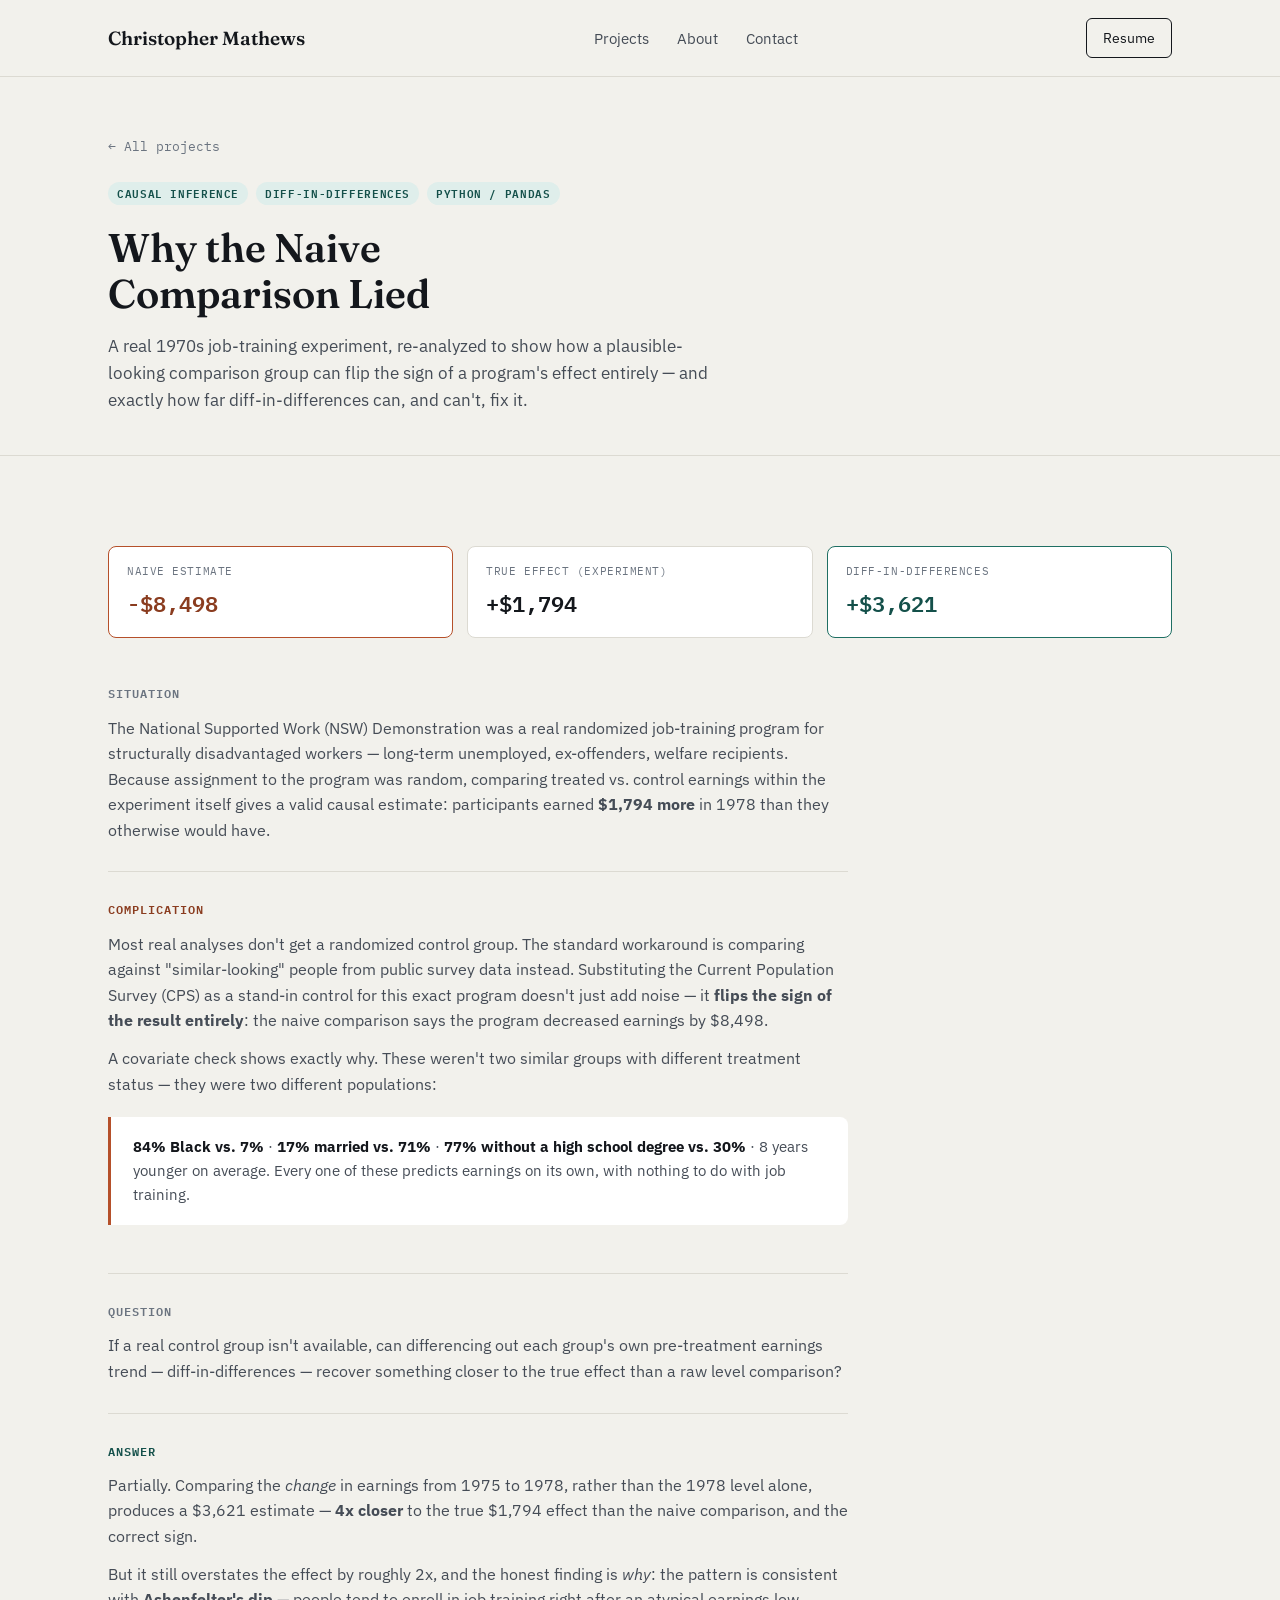
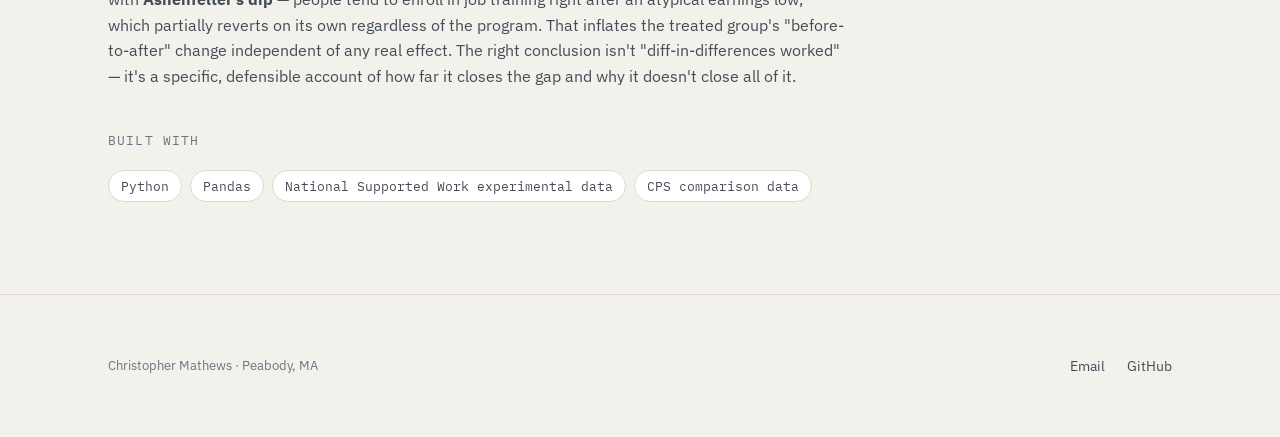
==== projects/causal-lalonde.html @ 732ac1d6 "Initial portfolio site: homepage plus three case studies Case studies cover causal inference (Lalond" ====
<!DOCTYPE html>
<html lang="en">
<head>
  <meta charset="UTF-8" />
  <meta name="viewport" content="width=device-width, initial-scale=1.0" />
  <title>Why the Naive Comparison Lied — Christopher Mathews</title>
  <link rel="preconnect" href="https://fonts.googleapis.com" />
  <link rel="preconnect" href="https://fonts.gstatic.com" crossorigin />
  <link href="https://fonts.googleapis.com/css2?family=Fraunces:opsz,wght@9..144,500;9..144,600;9..144,700&family=IBM+Plex+Sans:wght@400;500;600&family=IBM+Plex+Mono:wght@400;500;600&display=swap" rel="stylesheet" />
  <link rel="stylesheet" href="../css/styles.css" />
</head>
<body>

  <header class="site-nav">
    <div class="nav-inner">
      <a href="../index.html" class="nav-logo">Christopher Mathews</a>
      <nav class="nav-links">
        <a href="../index.html#projects">Projects</a>
        <a href="../index.html#about">About</a>
        <a href="../index.html#contact">Contact</a>
      </nav>
      <a href="../assets/resume.pdf" class="nav-resume">Resume</a>
    </div>
  </header>

  <section class="project-hero">
    <div class="container">
      <a href="../index.html#projects" class="back-link">← All projects</a>
      <div class="project-meta">
        <span class="tag tag-teal">Causal Inference</span>
        <span class="tag tag-teal">Diff-in-Differences</span>
        <span class="tag tag-teal">Python / Pandas</span>
      </div>
      <h1>Why the Naive Comparison Lied</h1>
      <p class="lede">A real 1970s job-training experiment, re-analyzed to show how a plausible-looking comparison group can flip the sign of a program's effect entirely — and exactly how far diff-in-differences can, and can't, fix it.</p>
    </div>
  </section>

  <section>
    <div class="container">
      <div class="stat-row">
        <div class="stat-box warn"><div class="label">Naive Estimate</div><div class="value">-$8,498</div></div>
        <div class="stat-box"><div class="label">True Effect (Experiment)</div><div class="value">+$1,794</div></div>
        <div class="stat-box highlight"><div class="label">Diff-in-Differences</div><div class="value">+$3,621</div></div>
      </div>

      <div class="scqa">
        <div class="scqa-block situation">
          <p class="scqa-label">Situation</p>
          <p>The National Supported Work (NSW) Demonstration was a real randomized job-training program for structurally disadvantaged workers — long-term unemployed, ex-offenders, welfare recipients. Because assignment to the program was random, comparing treated vs. control earnings within the experiment itself gives a valid causal estimate: participants earned <b>$1,794 more</b> in 1978 than they otherwise would have.</p>
        </div>

        <div class="scqa-block complication">
          <p class="scqa-label">Complication</p>
          <p>Most real analyses don't get a randomized control group. The standard workaround is comparing against "similar-looking" people from public survey data instead. Substituting the Current Population Survey (CPS) as a stand-in control for this exact program doesn't just add noise — it <b>flips the sign of the result entirely</b>: the naive comparison says the program decreased earnings by $8,498.</p>
          <p>A covariate check shows exactly why. These weren't two similar groups with different treatment status — they were two different populations:</p>
          <div class="callout">
            <b>84% Black vs. 7%</b> · <b>17% married vs. 71%</b> · <b>77% without a high school degree vs. 30%</b> · 8 years younger on average. Every one of these predicts earnings on its own, with nothing to do with job training.
          </div>
        </div>

        <div class="scqa-block question">
          <p class="scqa-label">Question</p>
          <p>If a real control group isn't available, can differencing out each group's own pre-treatment earnings trend — diff-in-differences — recover something closer to the true effect than a raw level comparison?</p>
        </div>

        <div class="scqa-block answer">
          <p class="scqa-label">Answer</p>
          <p>Partially. Comparing the <i>change</i> in earnings from 1975 to 1978, rather than the 1978 level alone, produces a $3,621 estimate — <b>4x closer</b> to the true $1,794 effect than the naive comparison, and the correct sign.</p>
          <p>But it still overstates the effect by roughly 2x, and the honest finding is <i>why</i>: the pattern is consistent with <b>Ashenfelter's dip</b> — people tend to enroll in job training right after an atypical earnings low, which partially reverts on its own regardless of the program. That inflates the treated group's "before-to-after" change independent of any real effect. The right conclusion isn't "diff-in-differences worked" — it's a specific, defensible account of how far it closes the gap and why it doesn't close all of it.</p>
        </div>
      </div>

      <p class="eyebrow" style="margin-top:12px;">Built with</p>
      <div class="tech-list">
        <span class="skill-chip">Python</span>
        <span class="skill-chip">Pandas</span>
        <span class="skill-chip">National Supported Work experimental data</span>
        <span class="skill-chip">CPS comparison data</span>
      </div>
    </div>
  </section>

  <footer class="site-footer">
    <div class="container footer-inner">
      <p class="footer-note">Christopher Mathews · Peabody, MA</p>
      <nav class="footer-links">
        <a href="mailto:cmathews928@gmail.com">Email</a>
        <a href="https://github.com/cmat928" target="_blank" rel="noopener">GitHub</a>
      </nav>
    </div>
  </footer>

</body>
</html>
---- css/styles.css ----
/* ============================================================
   Design tokens
   ============================================================ */
:root {
  --ink: #14171c;
  --ink-soft: #454c56;
  --ink-faint: #6b7480;
  --paper: #f2f1ec;
  --paper-raised: #ffffff;
  --rule: #dcdad2;
  --rule-strong: #c3c0b6;
  --rust: #b5502a;
  --rust-ink: #8a3c1f;
  --rust-tint: #f3e2d8;
  --teal: #1f6f63;
  --teal-ink: #14504a;
  --teal-tint: #dfeeeb;

  --font-display: 'Fraunces', Georgia, serif;
  --font-body: 'IBM Plex Sans', -apple-system, BlinkMacSystemFont, 'Segoe UI', sans-serif;
  --font-mono: 'IBM Plex Mono', 'SF Mono', Menlo, monospace;

  --shadow: 0 1px 2px rgba(20,23,28,0.04), 0 8px 28px rgba(20,23,28,0.06);
  --max: 1120px;
}

@media (prefers-color-scheme: dark) {
  :root {
    --ink: #eceae4;
    --ink-soft: #b7b3a9;
    --ink-faint: #8a8678;
    --paper: #1b1d21;
    --paper-raised: #24262b;
    --rule: #35373c;
    --rule-strong: #46484d;
    --rust: #d97a4d;
    --rust-ink: #eda27c;
    --rust-tint: rgba(217,122,77,0.14);
    --teal: #4fbfae;
    --teal-ink: #8eddd1;
    --teal-tint: rgba(79,191,174,0.14);
    --shadow: 0 1px 2px rgba(0,0,0,0.3), 0 8px 28px rgba(0,0,0,0.35);
  }
}

* { box-sizing: border-box; }
html { scroll-behavior: smooth; }
body {
  margin: 0;
  background: var(--paper);
  color: var(--ink);
  font-family: var(--font-body);
  font-size: 16px;
  line-height: 1.6;
}
a { color: inherit; }
img { max-width: 100%; display: block; }
.container { max-width: var(--max); margin: 0 auto; padding: 0 28px; }

h1, h2, h3 { font-family: var(--font-display); font-weight: 600; line-height: 1.15; text-wrap: balance; margin: 0; }
.eyebrow {
  font-family: var(--font-mono);
  font-size: 12.5px;
  letter-spacing: 0.09em;
  text-transform: uppercase;
  color: var(--ink-faint);
  margin: 0 0 12px;
}

/* ============================================================
   Nav
   ============================================================ */
.site-nav {
  border-bottom: 1px solid var(--rule);
  position: sticky;
  top: 0;
  background: var(--paper);
  z-index: 100;
}
.nav-inner {
  max-width: var(--max);
  margin: 0 auto;
  padding: 18px 28px;
  display: flex;
  align-items: center;
  justify-content: space-between;
}
.nav-logo {
  font-family: var(--font-display);
  font-size: 19px;
  font-weight: 600;
  text-decoration: none;
  color: var(--ink);
}
.nav-links { display: flex; gap: 28px; }
.nav-links a {
  text-decoration: none;
  font-size: 14.5px;
  color: var(--ink-soft);
}
.nav-links a:hover { color: var(--ink); }
.nav-resume {
  border: 1px solid var(--ink);
  padding: 8px 16px;
  border-radius: 6px;
  font-size: 14px;
  text-decoration: none;
  color: var(--ink);
}
.nav-resume:hover { background: var(--ink); color: var(--paper); }

/* ============================================================
   Hero
   ============================================================ */
.hero {
  padding: 88px 0 64px;
  border-bottom: 1px solid var(--rule);
}
.hero .eyebrow { color: var(--rust-ink); }
.hero h1 {
  font-size: clamp(34px, 5vw, 52px);
  max-width: 16ch;
  margin-bottom: 22px;
}
.hero-sub {
  font-size: 18px;
  color: var(--ink-soft);
  max-width: 58ch;
  margin: 0 0 32px;
}
.hero-ctas { display: flex; gap: 14px; flex-wrap: wrap; }
.btn {
  display: inline-flex;
  align-items: center;
  gap: 8px;
  padding: 12px 22px;
  border-radius: 7px;
  font-size: 14.5px;
  font-weight: 600;
  text-decoration: none;
  border: 1px solid transparent;
}
.btn-primary { background: var(--ink); color: var(--paper); }
.btn-primary:hover { opacity: 0.88; }
.btn-outline { border-color: var(--rule-strong); color: var(--ink); }
.btn-outline:hover { border-color: var(--ink); }

/* ============================================================
   Section scaffolding
   ============================================================ */
section { padding: 72px 0; }
.section-header { margin-bottom: 40px; max-width: 62ch; }
.section-header h2 { font-size: 28px; margin-bottom: 12px; }
.section-header p { color: var(--ink-soft); font-size: 16px; margin: 0; }

/* ============================================================
   Project cards (home grid)
   ============================================================ */
.projects-grid {
  display: grid;
  grid-template-columns: repeat(auto-fit, minmax(300px, 1fr));
  gap: 20px;
}
.pcard {
  background: var(--paper-raised);
  border: 1px solid var(--rule);
  border-radius: 12px;
  padding: 28px;
  box-shadow: var(--shadow);
  display: flex;
  flex-direction: column;
  gap: 14px;
  text-decoration: none;
  color: var(--ink);
  transition: transform .15s, box-shadow .15s;
}
.pcard:hover { transform: translateY(-3px); box-shadow: 0 4px 8px rgba(20,23,28,0.06), 0 16px 32px rgba(20,23,28,0.09); }
.pcard-tags { display: flex; gap: 6px; flex-wrap: wrap; }
.tag {
  font-family: var(--font-mono);
  font-size: 10.5px;
  letter-spacing: 0.06em;
  text-transform: uppercase;
  font-weight: 600;
  padding: 3px 9px;
  border-radius: 100px;
}
.tag-teal { background: var(--teal-tint); color: var(--teal-ink); }
.tag-rust { background: var(--rust-tint); color: var(--rust-ink); }
.pcard h3 { font-size: 21px; }
.pcard .stat {
  font-family: var(--font-mono);
  font-size: 14px;
  color: var(--ink-soft);
  border-top: 1px solid var(--rule);
  padding-top: 12px;
  margin-top: auto;
}
.pcard .stat b { color: var(--ink); font-weight: 600; }
.pcard-arrow { font-family: var(--font-mono); font-size: 13px; color: var(--rust-ink); }

/* ============================================================
   Roadmap strip (in-progress projects)
   ============================================================ */
.roadmap {
  border: 1px dashed var(--rule-strong);
  border-radius: 12px;
  padding: 22px 26px;
  display: flex;
  align-items: center;
  justify-content: space-between;
  gap: 20px;
  flex-wrap: wrap;
  margin-top: 20px;
}
.roadmap p { margin: 0; color: var(--ink-soft); font-size: 14.5px; }
.roadmap b { color: var(--ink); }

/* ============================================================
   About
   ============================================================ */
.about-grid {
  display: grid;
  grid-template-columns: 1.1fr 1fr;
  gap: 48px;
  align-items: start;
}
@media (max-width: 760px) { .about-grid { grid-template-columns: 1fr; } }
.about-grid p { color: var(--ink-soft); margin: 0 0 16px; }
.skills-list { display: flex; flex-wrap: wrap; gap: 8px; margin-top: 8px; }
.skill-chip {
  font-family: var(--font-mono);
  font-size: 12.5px;
  background: var(--paper-raised);
  border: 1px solid var(--rule);
  padding: 5px 12px;
  border-radius: 100px;
  color: var(--ink-soft);
}

/* ============================================================
   Footer / contact
   ============================================================ */
.site-footer {
  border-top: 1px solid var(--rule);
  padding: 48px 0;
}
.footer-inner {
  display: flex;
  justify-content: space-between;
  align-items: center;
  flex-wrap: wrap;
  gap: 16px;
}
.footer-links { display: flex; gap: 22px; }
.footer-links a { text-decoration: none; color: var(--ink-soft); font-size: 14px; }
.footer-links a:hover { color: var(--ink); }
.footer-note { font-size: 13px; color: var(--ink-faint); }

/* ============================================================
   Project detail pages
   ============================================================ */
.project-hero { padding: 56px 0 40px; border-bottom: 1px solid var(--rule); }
.back-link {
  font-family: var(--font-mono);
  font-size: 13px;
  text-decoration: none;
  color: var(--ink-faint);
  display: inline-block;
  margin-bottom: 24px;
}
.back-link:hover { color: var(--ink); }
.project-hero h1 { font-size: clamp(28px, 4vw, 40px); max-width: 22ch; margin-bottom: 16px; }
.project-meta { display: flex; gap: 8px; flex-wrap: wrap; margin-bottom: 20px; }
.project-hero .lede { font-size: 17px; color: var(--ink-soft); max-width: 62ch; margin: 0; }

.scqa { display: grid; gap: 0; max-width: 74ch; }
.scqa-block {
  padding: 28px 0;
  border-bottom: 1px solid var(--rule);
}
.scqa-block:last-child { border-bottom: none; }
.scqa-label {
  font-family: var(--font-mono);
  font-size: 12px;
  letter-spacing: 0.08em;
  text-transform: uppercase;
  font-weight: 600;
  margin-bottom: 10px;
}
.scqa-block.situation .scqa-label { color: var(--ink-faint); }
.scqa-block.complication .scqa-label { color: var(--rust-ink); }
.scqa-block.question .scqa-label { color: var(--ink-faint); }
.scqa-block.answer .scqa-label { color: var(--teal-ink); }
.scqa-block p { margin: 0 0 12px; color: var(--ink-soft); }
.scqa-block p:last-child { margin-bottom: 0; }

.stat-row {
  display: grid;
  grid-template-columns: repeat(auto-fit, minmax(160px, 1fr));
  gap: 14px;
  margin: 18px 0;
}
.stat-box {
  background: var(--paper-raised);
  border: 1px solid var(--rule);
  border-radius: 8px;
  padding: 16px 18px;
}
.stat-box .label { font-family: var(--font-mono); font-size: 11px; text-transform: uppercase; letter-spacing: 0.05em; color: var(--ink-faint); margin-bottom: 6px; }
.stat-box .value { font-family: var(--font-mono); font-size: 22px; font-weight: 600; color: var(--ink); font-variant-numeric: tabular-nums; }
.stat-box.highlight { border-color: var(--teal); }
.stat-box.highlight .value { color: var(--teal-ink); }
.stat-box.warn { border-color: var(--rust); }
.stat-box.warn .value { color: var(--rust-ink); }

.callout {
  background: var(--paper-raised);
  border-left: 3px solid var(--rust);
  border-radius: 0 8px 8px 0;
  padding: 18px 22px;
  margin: 20px 0;
  color: var(--ink-soft);
  font-size: 15px;
}
.callout b { color: var(--ink); }

.tech-list { display: flex; flex-wrap: wrap; gap: 8px; margin: 20px 0; }

@media (max-width: 640px) {
  .nav-inner { flex-wrap: wrap; gap: 12px 20px; padding: 16px 20px; }
  .nav-links { gap: 16px; order: 3; width: 100%; }
  .nav-links a { font-size: 13.5px; }
  section { padding: 48px 0; }
}
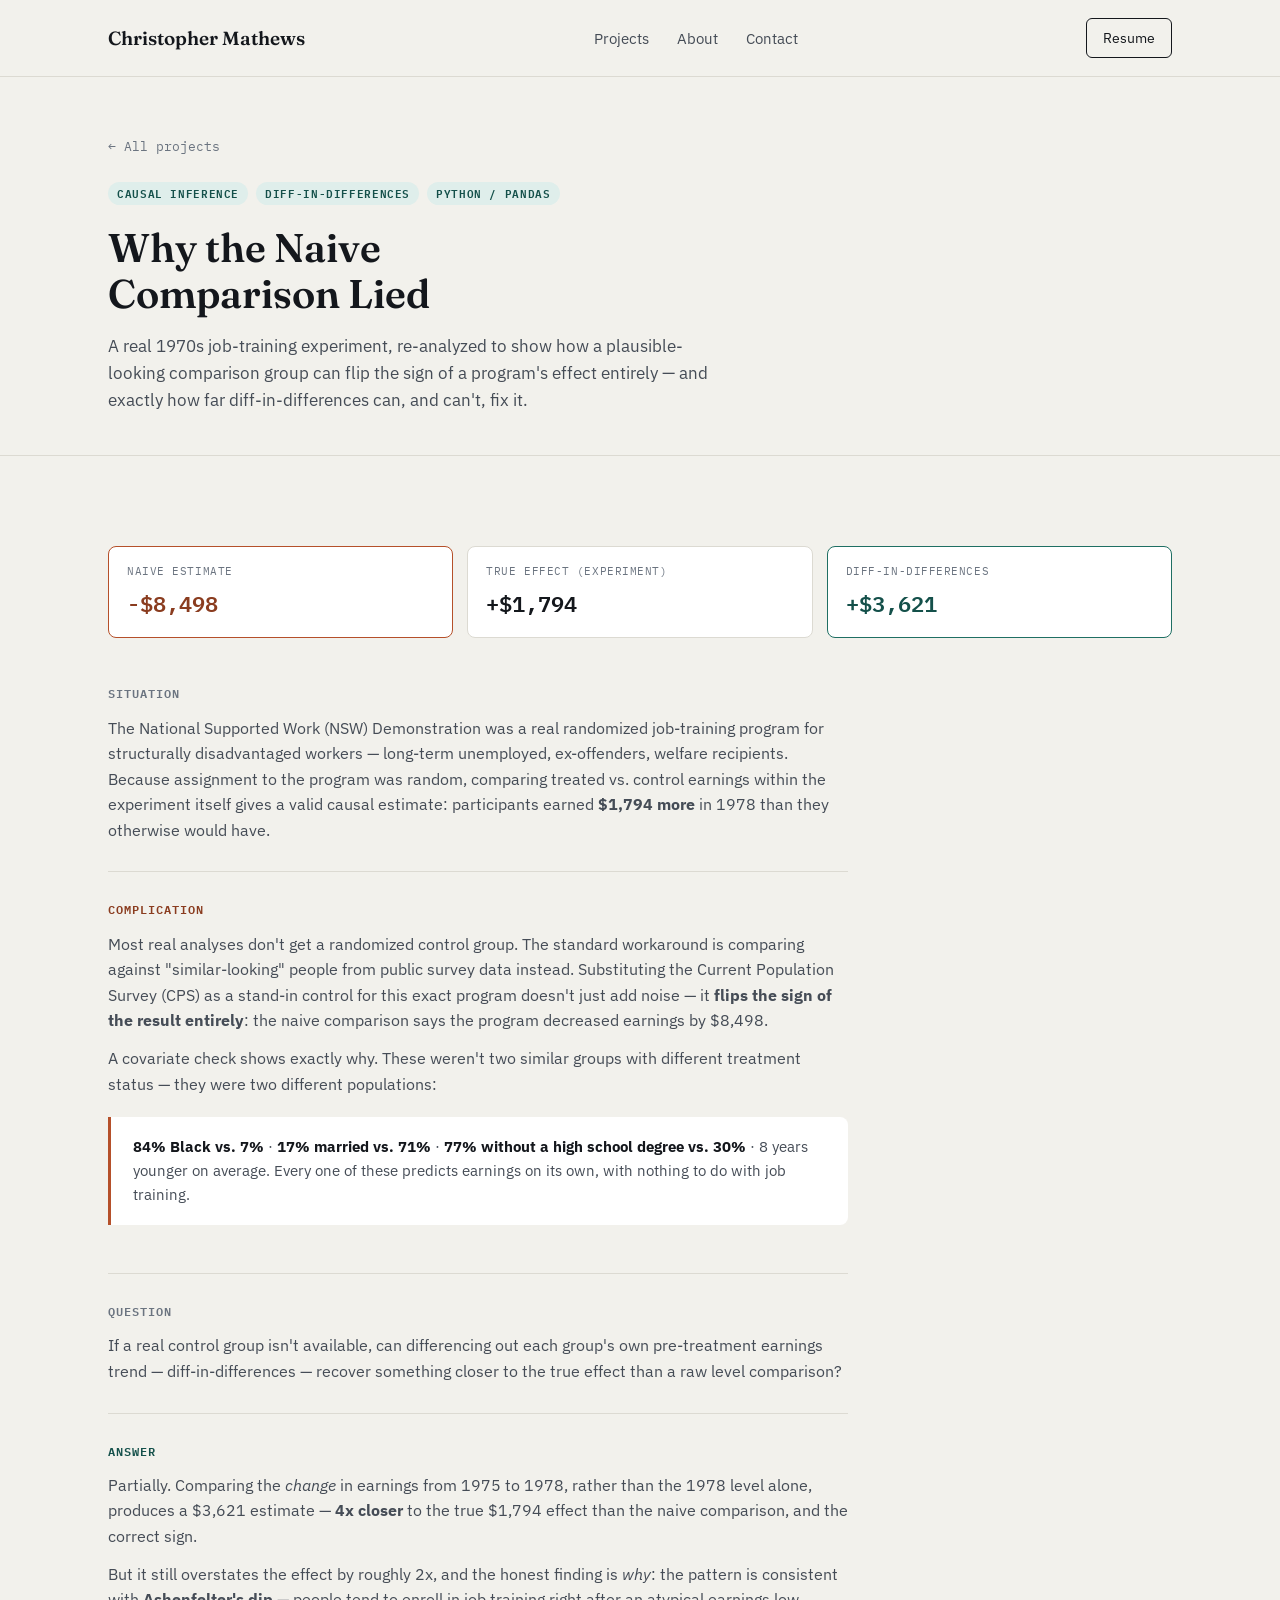
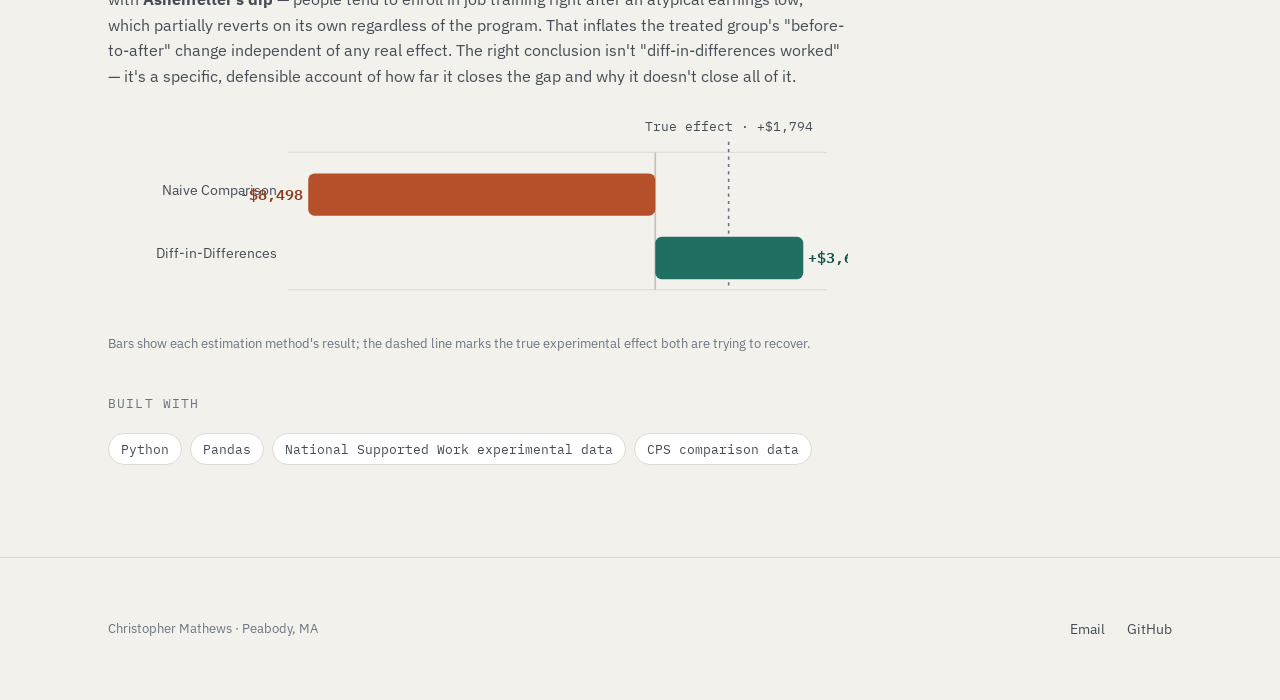
==== commit d068de32: "Add real dashboard visuals to case studies Live screenshots for EconPulse and the fishing platform's" ====
--- a/projects/causal-lalonde.html
+++ b/projects/causal-lalonde.html
@@ -68,6 +68,25 @@
           <p class="scqa-label">Answer</p>
           <p>Partially. Comparing the <i>change</i> in earnings from 1975 to 1978, rather than the 1978 level alone, produces a $3,621 estimate — <b>4x closer</b> to the true $1,794 effect than the naive comparison, and the correct sign.</p>
           <p>But it still overstates the effect by roughly 2x, and the honest finding is <i>why</i>: the pattern is consistent with <b>Ashenfelter's dip</b> — people tend to enroll in job training right after an atypical earnings low, which partially reverts on its own regardless of the program. That inflates the treated group's "before-to-after" change independent of any real effect. The right conclusion isn't "diff-in-differences worked" — it's a specific, defensible account of how far it closes the gap and why it doesn't close all of it.</p>
+
+          <svg viewBox="0 0 700 200" role="img" aria-label="Bar chart: naive comparison estimates negative $8,498, diff-in-differences estimates positive $3,621, against a true effect reference line of positive $1,794" style="width:100%; height:auto; margin-top:8px;">
+            <line x1="170" y1="40" x2="680" y2="40" stroke="var(--rule)" stroke-width="1"/>
+            <line x1="170" y1="170" x2="680" y2="170" stroke="var(--rule)" stroke-width="1"/>
+
+            <line x1="587.1" y1="30" x2="587.1" y2="170" stroke="var(--ink-faint)" stroke-width="1.5" stroke-dasharray="3,4"/>
+            <text x="587.1" y="20" text-anchor="middle" font-family="var(--font-mono)" font-size="12" fill="var(--ink-soft)">True effect · +$1,794</text>
+
+            <line x1="517.7" y1="40" x2="517.7" y2="170" stroke="var(--rule-strong)" stroke-width="1.5"/>
+
+            <text x="160" y="80" text-anchor="end" font-family="var(--font-body)" font-size="13" fill="var(--ink-soft)">Naive Comparison</text>
+            <rect x="189.4" y="60" width="328.3" height="40" rx="6" fill="var(--rust)"/>
+            <text x="184" y="85" text-anchor="end" font-family="var(--font-mono)" font-weight="600" font-size="14" fill="var(--rust-ink)">-$8,498</text>
+
+            <text x="160" y="140" text-anchor="end" font-family="var(--font-body)" font-size="13" fill="var(--ink-soft)">Diff-in-Differences</text>
+            <rect x="517.7" y="120" width="140" height="40" rx="6" fill="var(--teal)"/>
+            <text x="662" y="145" text-anchor="start" font-family="var(--font-mono)" font-weight="600" font-size="14" fill="var(--teal-ink)">+$3,621</text>
+          </svg>
+          <p style="font-size:12.5px; color:var(--ink-faint); margin-top:4px;">Bars show each estimation method's result; the dashed line marks the true experimental effect both are trying to recover.</p>
         </div>
       </div>
 
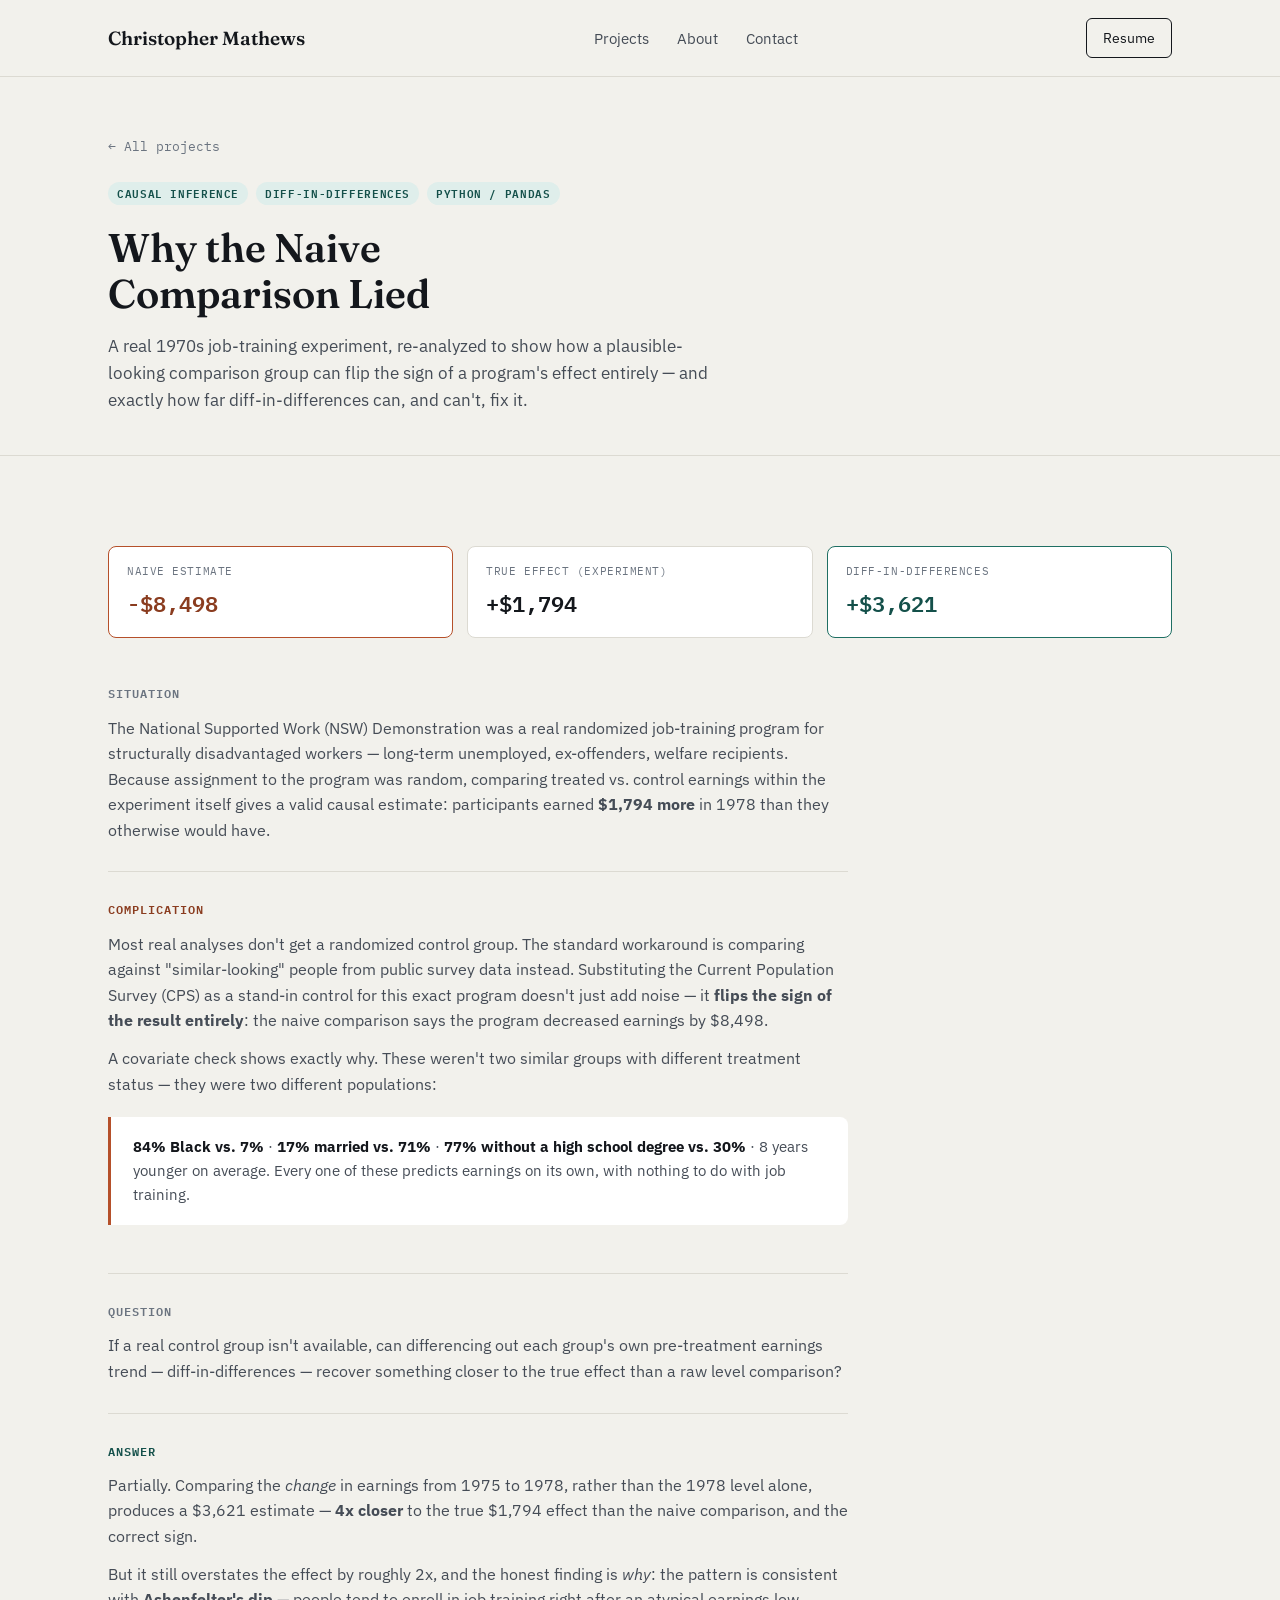
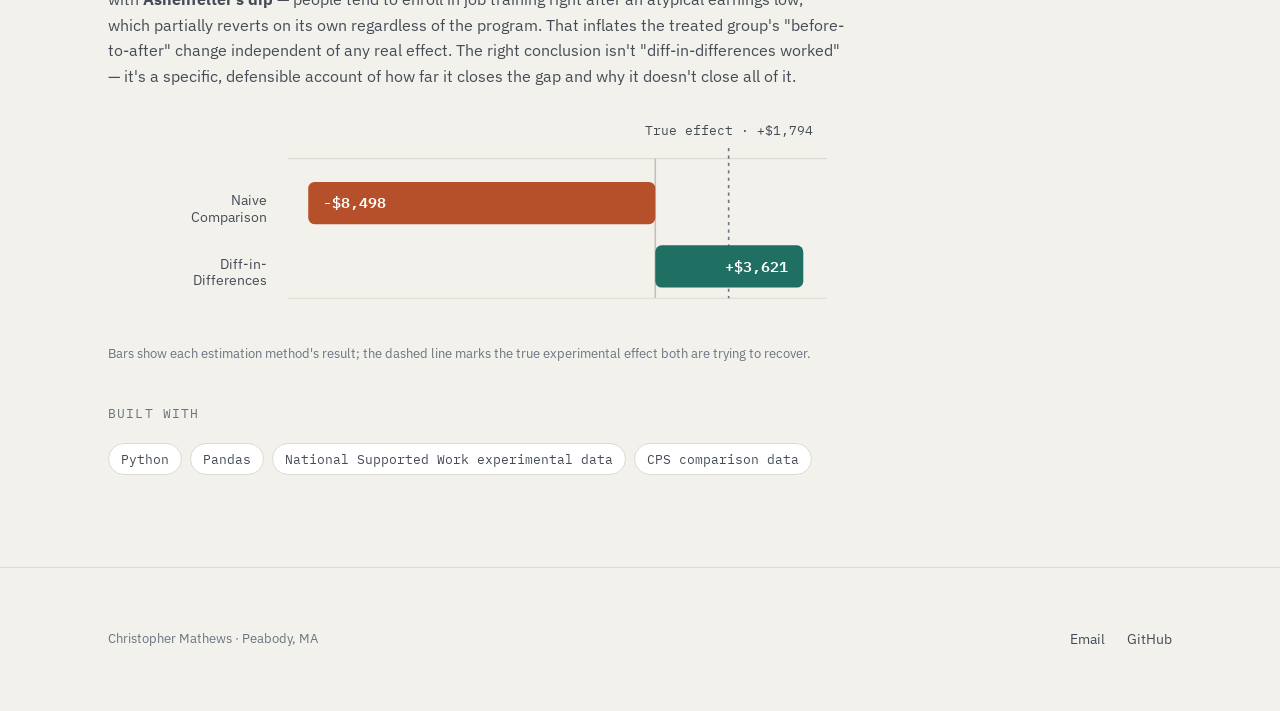
==== commit 951e6df0: "Fix overlapping chart labels Value labels were colliding with category labels in the narrow left mar" ====
--- a/projects/causal-lalonde.html
+++ b/projects/causal-lalonde.html
@@ -69,22 +69,22 @@
           <p>Partially. Comparing the <i>change</i> in earnings from 1975 to 1978, rather than the 1978 level alone, produces a $3,621 estimate — <b>4x closer</b> to the true $1,794 effect than the naive comparison, and the correct sign.</p>
           <p>But it still overstates the effect by roughly 2x, and the honest finding is <i>why</i>: the pattern is consistent with <b>Ashenfelter's dip</b> — people tend to enroll in job training right after an atypical earnings low, which partially reverts on its own regardless of the program. That inflates the treated group's "before-to-after" change independent of any real effect. The right conclusion isn't "diff-in-differences worked" — it's a specific, defensible account of how far it closes the gap and why it doesn't close all of it.</p>
 
-          <svg viewBox="0 0 700 200" role="img" aria-label="Bar chart: naive comparison estimates negative $8,498, diff-in-differences estimates positive $3,621, against a true effect reference line of positive $1,794" style="width:100%; height:auto; margin-top:8px;">
-            <line x1="170" y1="40" x2="680" y2="40" stroke="var(--rule)" stroke-width="1"/>
-            <line x1="170" y1="170" x2="680" y2="170" stroke="var(--rule)" stroke-width="1"/>
+          <svg viewBox="0 0 700 210" role="img" aria-label="Bar chart: naive comparison estimates negative $8,498, diff-in-differences estimates positive $3,621, against a true effect reference line of positive $1,794" style="width:100%; height:auto; margin-top:8px; overflow:visible;">
+            <line x1="170" y1="46" x2="680" y2="46" stroke="var(--rule)" stroke-width="1"/>
+            <line x1="170" y1="178" x2="680" y2="178" stroke="var(--rule)" stroke-width="1"/>
 
-            <line x1="587.1" y1="30" x2="587.1" y2="170" stroke="var(--ink-faint)" stroke-width="1.5" stroke-dasharray="3,4"/>
-            <text x="587.1" y="20" text-anchor="middle" font-family="var(--font-mono)" font-size="12" fill="var(--ink-soft)">True effect · +$1,794</text>
+            <line x1="587.1" y1="36" x2="587.1" y2="178" stroke="var(--ink-faint)" stroke-width="1.5" stroke-dasharray="3,4"/>
+            <text x="587.1" y="24" text-anchor="middle" font-family="var(--font-mono)" font-size="12" fill="var(--ink-soft)">True effect · +$1,794</text>
 
-            <line x1="517.7" y1="40" x2="517.7" y2="170" stroke="var(--rule-strong)" stroke-width="1.5"/>
+            <line x1="517.7" y1="46" x2="517.7" y2="178" stroke="var(--rule-strong)" stroke-width="1.5"/>
 
-            <text x="160" y="80" text-anchor="end" font-family="var(--font-body)" font-size="13" fill="var(--ink-soft)">Naive Comparison</text>
-            <rect x="189.4" y="60" width="328.3" height="40" rx="6" fill="var(--rust)"/>
-            <text x="184" y="85" text-anchor="end" font-family="var(--font-mono)" font-weight="600" font-size="14" fill="var(--rust-ink)">-$8,498</text>
+            <text x="150" y="90" text-anchor="end" font-family="var(--font-body)" font-size="13" fill="var(--ink-soft)">Naive<tspan x="150" dy="16">Comparison</tspan></text>
+            <rect x="189.4" y="68" width="328.3" height="40" rx="6" fill="var(--rust)"/>
+            <text x="203.4" y="93" text-anchor="start" font-family="var(--font-mono)" font-weight="600" font-size="14" fill="#ffffff">-$8,498</text>
 
-            <text x="160" y="140" text-anchor="end" font-family="var(--font-body)" font-size="13" fill="var(--ink-soft)">Diff-in-Differences</text>
-            <rect x="517.7" y="120" width="140" height="40" rx="6" fill="var(--teal)"/>
-            <text x="662" y="145" text-anchor="start" font-family="var(--font-mono)" font-weight="600" font-size="14" fill="var(--teal-ink)">+$3,621</text>
+            <text x="150" y="150" text-anchor="end" font-family="var(--font-body)" font-size="13" fill="var(--ink-soft)">Diff-in-<tspan x="150" dy="16">Differences</tspan></text>
+            <rect x="517.7" y="128" width="140" height="40" rx="6" fill="var(--teal)"/>
+            <text x="643.7" y="153" text-anchor="end" font-family="var(--font-mono)" font-weight="600" font-size="14" fill="#ffffff">+$3,621</text>
           </svg>
           <p style="font-size:12.5px; color:var(--ink-faint); margin-top:4px;">Bars show each estimation method's result; the dashed line marks the true experimental effect both are trying to recover.</p>
         </div>
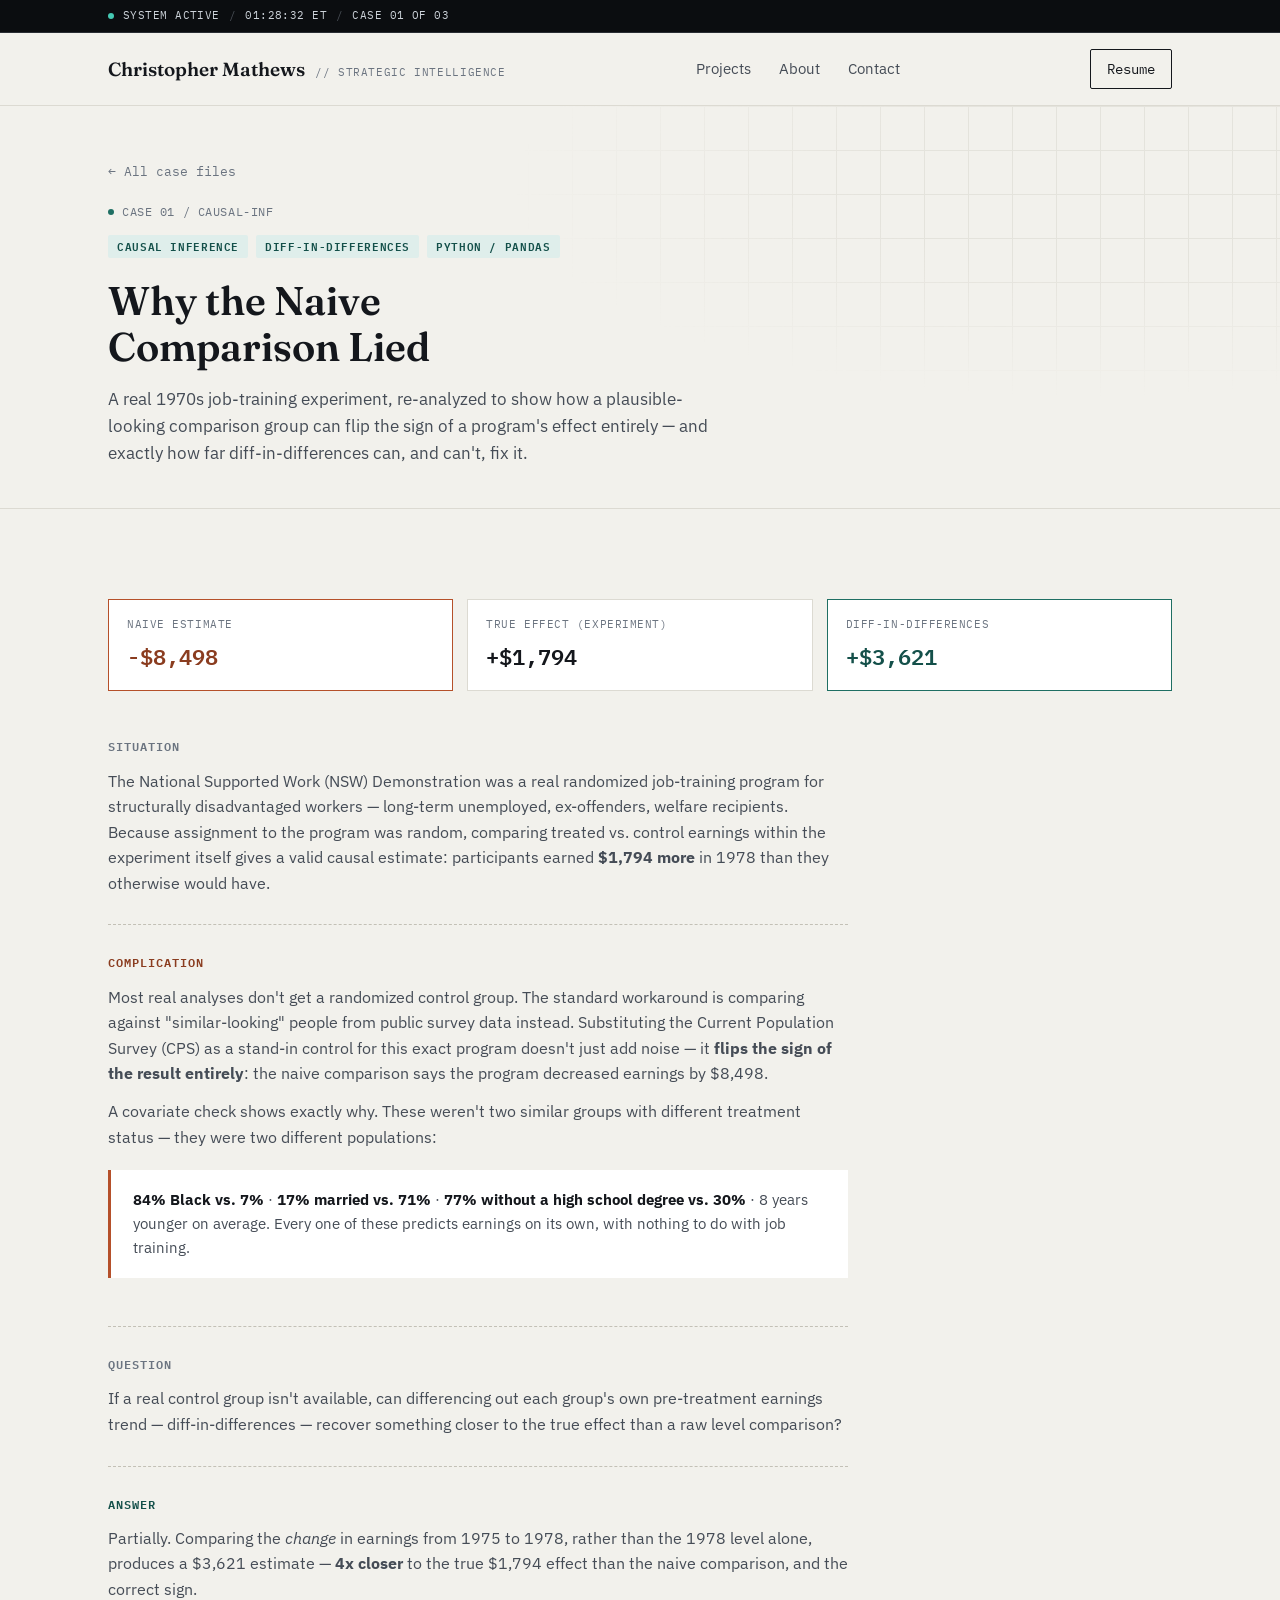
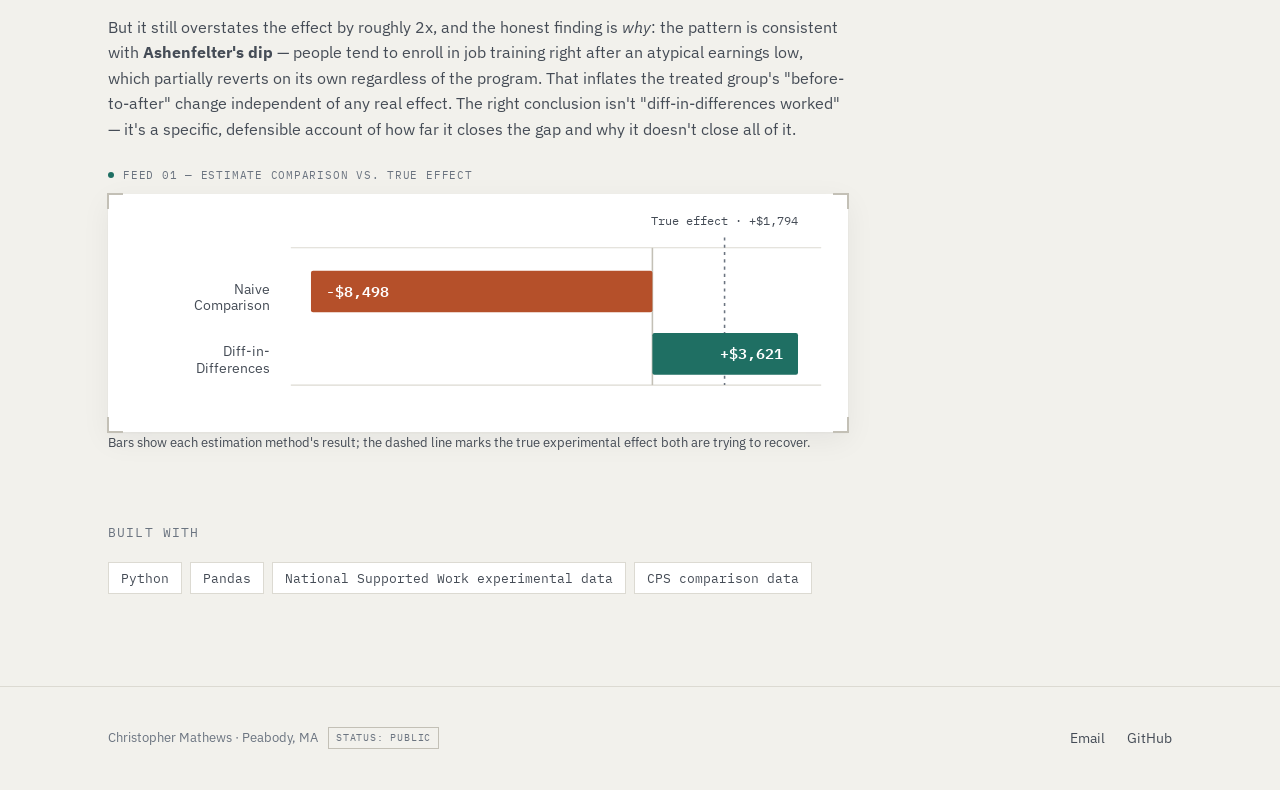
==== commit de962f6c: "Redesign as an intelligence-briefing system New visual system: corner-bracket framing, a live system" ====
--- a/projects/causal-lalonde.html
+++ b/projects/causal-lalonde.html
@@ -11,9 +11,23 @@
 </head>
 <body>
 
+  <div class="status-bar">
+    <div class="status-bar-inner">
+      <span class="pulse-dot"></span>
+      <span>SYSTEM ACTIVE</span>
+      <span class="status-sep">/</span>
+      <span id="live-clock">--:--:--</span>
+      <span class="status-sep">/</span>
+      <span>CASE 01 OF 03</span>
+    </div>
+  </div>
+
   <header class="site-nav">
     <div class="nav-inner">
-      <a href="../index.html" class="nav-logo">Christopher Mathews</a>
+      <a href="../index.html" class="nav-brand">
+        <span class="nav-logo">Christopher Mathews</span>
+        <span class="nav-tag">// STRATEGIC INTELLIGENCE</span>
+      </a>
       <nav class="nav-links">
         <a href="../index.html#projects">Projects</a>
         <a href="../index.html#about">About</a>
@@ -25,7 +39,11 @@
 
   <section class="project-hero">
     <div class="container">
-      <a href="../index.html#projects" class="back-link">← All projects</a>
+      <a href="../index.html#projects" class="back-link">← All case files</a>
+      <div class="file-line">
+        <span class="pulse-dot" style="background:var(--teal);"></span>
+        <span>CASE 01 / CAUSAL-INF</span>
+      </div>
       <div class="project-meta">
         <span class="tag tag-teal">Causal Inference</span>
         <span class="tag tag-teal">Diff-in-Differences</span>
@@ -69,24 +87,29 @@
           <p>Partially. Comparing the <i>change</i> in earnings from 1975 to 1978, rather than the 1978 level alone, produces a $3,621 estimate — <b>4x closer</b> to the true $1,794 effect than the naive comparison, and the correct sign.</p>
           <p>But it still overstates the effect by roughly 2x, and the honest finding is <i>why</i>: the pattern is consistent with <b>Ashenfelter's dip</b> — people tend to enroll in job training right after an atypical earnings low, which partially reverts on its own regardless of the program. That inflates the treated group's "before-to-after" change independent of any real effect. The right conclusion isn't "diff-in-differences worked" — it's a specific, defensible account of how far it closes the gap and why it doesn't close all of it.</p>
 
-          <svg viewBox="0 0 700 210" role="img" aria-label="Bar chart: naive comparison estimates negative $8,498, diff-in-differences estimates positive $3,621, against a true effect reference line of positive $1,794" style="width:100%; height:auto; margin-top:8px; overflow:visible;">
-            <line x1="170" y1="46" x2="680" y2="46" stroke="var(--rule)" stroke-width="1"/>
-            <line x1="170" y1="178" x2="680" y2="178" stroke="var(--rule)" stroke-width="1"/>
+          <div class="feed" style="margin-top:24px;">
+            <div class="feed-label"><span class="pulse-dot"></span> FEED 01 — ESTIMATE COMPARISON VS. TRUE EFFECT</div>
+            <div class="feed-frame bracket">
+              <svg viewBox="0 0 700 210" role="img" aria-label="Bar chart: naive comparison estimates negative $8,498, diff-in-differences estimates positive $3,621, against a true effect reference line of positive $1,794" style="width:100%; height:auto; overflow:visible;">
+                <line x1="170" y1="46" x2="680" y2="46" stroke="var(--rule)" stroke-width="1"/>
+                <line x1="170" y1="178" x2="680" y2="178" stroke="var(--rule)" stroke-width="1"/>
 
-            <line x1="587.1" y1="36" x2="587.1" y2="178" stroke="var(--ink-faint)" stroke-width="1.5" stroke-dasharray="3,4"/>
-            <text x="587.1" y="24" text-anchor="middle" font-family="var(--font-mono)" font-size="12" fill="var(--ink-soft)">True effect · +$1,794</text>
+                <line x1="587.1" y1="36" x2="587.1" y2="178" stroke="var(--ink-faint)" stroke-width="1.5" stroke-dasharray="3,4"/>
+                <text x="587.1" y="24" text-anchor="middle" font-family="var(--font-mono)" font-size="12" fill="var(--ink-soft)">True effect · +$1,794</text>
 
-            <line x1="517.7" y1="46" x2="517.7" y2="178" stroke="var(--rule-strong)" stroke-width="1.5"/>
+                <line x1="517.7" y1="46" x2="517.7" y2="178" stroke="var(--rule-strong)" stroke-width="1.5"/>
 
-            <text x="150" y="90" text-anchor="end" font-family="var(--font-body)" font-size="13" fill="var(--ink-soft)">Naive<tspan x="150" dy="16">Comparison</tspan></text>
-            <rect x="189.4" y="68" width="328.3" height="40" rx="6" fill="var(--rust)"/>
-            <text x="203.4" y="93" text-anchor="start" font-family="var(--font-mono)" font-weight="600" font-size="14" fill="#ffffff">-$8,498</text>
+                <text x="150" y="90" text-anchor="end" font-family="var(--font-body)" font-size="13" fill="var(--ink-soft)">Naive<tspan x="150" dy="16">Comparison</tspan></text>
+                <rect x="189.4" y="68" width="328.3" height="40" rx="2" fill="var(--rust)"/>
+                <text x="203.4" y="93" text-anchor="start" font-family="var(--font-mono)" font-weight="600" font-size="14" fill="#ffffff">-$8,498</text>
 
-            <text x="150" y="150" text-anchor="end" font-family="var(--font-body)" font-size="13" fill="var(--ink-soft)">Diff-in-<tspan x="150" dy="16">Differences</tspan></text>
-            <rect x="517.7" y="128" width="140" height="40" rx="6" fill="var(--teal)"/>
-            <text x="643.7" y="153" text-anchor="end" font-family="var(--font-mono)" font-weight="600" font-size="14" fill="#ffffff">+$3,621</text>
-          </svg>
-          <p style="font-size:12.5px; color:var(--ink-faint); margin-top:4px;">Bars show each estimation method's result; the dashed line marks the true experimental effect both are trying to recover.</p>
+                <text x="150" y="150" text-anchor="end" font-family="var(--font-body)" font-size="13" fill="var(--ink-soft)">Diff-in-<tspan x="150" dy="16">Differences</tspan></text>
+                <rect x="517.7" y="128" width="140" height="40" rx="2" fill="var(--teal)"/>
+                <text x="643.7" y="153" text-anchor="end" font-family="var(--font-mono)" font-weight="600" font-size="14" fill="#ffffff">+$3,621</text>
+              </svg>
+            </div>
+            <p class="feed-caption">Bars show each estimation method's result; the dashed line marks the true experimental effect both are trying to recover.</p>
+          </div>
         </div>
       </div>
 
@@ -102,7 +125,10 @@
 
   <footer class="site-footer">
     <div class="container footer-inner">
-      <p class="footer-note">Christopher Mathews · Peabody, MA</p>
+      <div class="footer-note">
+        <span>Christopher Mathews · Peabody, MA</span>
+        <span class="classification">STATUS: PUBLIC</span>
+      </div>
       <nav class="footer-links">
         <a href="mailto:cmathews928@gmail.com">Email</a>
         <a href="https://github.com/cmat928" target="_blank" rel="noopener">GitHub</a>
@@ -110,5 +136,6 @@
     </div>
   </footer>
 
+  <script src="../js/main.js"></script>
 </body>
 </html>
--- a/css/styles.css
+++ b/css/styles.css
@@ -15,6 +15,12 @@
   --teal: #1f6f63;
   --teal-ink: #14504a;
   --teal-tint: #dfeeeb;
+
+  /* fixed (non theme-flipping) — the "terminal" system bar and live-signal color */
+  --term-bg: #0b0d10;
+  --term-text: #cdd3da;
+  --term-rule: #2a2e34;
+  --signal: #45c9b3;
 
   --font-display: 'Fraunces', Georgia, serif;
   --font-body: 'IBM Plex Sans', -apple-system, BlinkMacSystemFont, 'Segoe UI', sans-serif;
@@ -68,6 +74,64 @@
 }
 
 /* ============================================================
+   Corner-bracket framing — the signature motif
+   ============================================================ */
+.bracket { position: relative; --bk: var(--rule-strong); }
+.bracket::after {
+  content: "";
+  position: absolute;
+  inset: -1px;
+  pointer-events: none;
+  background-image:
+    linear-gradient(var(--bk), var(--bk)), linear-gradient(var(--bk), var(--bk)),
+    linear-gradient(var(--bk), var(--bk)), linear-gradient(var(--bk), var(--bk)),
+    linear-gradient(var(--bk), var(--bk)), linear-gradient(var(--bk), var(--bk)),
+    linear-gradient(var(--bk), var(--bk)), linear-gradient(var(--bk), var(--bk));
+  background-repeat: no-repeat;
+  background-size: 16px 2px, 2px 16px, 16px 2px, 2px 16px, 16px 2px, 2px 16px, 16px 2px, 2px 16px;
+  background-position: top left, top left, top right, top right, bottom left, bottom left, bottom right, bottom right;
+  transition: --bk .2s;
+}
+.bracket-live { --bk: var(--teal); transition: opacity .2s; }
+a.bracket-live:hover { --bk: var(--rust); }
+
+/* ============================================================
+   System status bar
+   ============================================================ */
+.status-bar {
+  background: var(--term-bg);
+  color: var(--term-text);
+  border-bottom: 1px solid var(--term-rule);
+}
+.status-bar-inner {
+  max-width: var(--max);
+  margin: 0 auto;
+  padding: 7px 28px;
+  display: flex;
+  align-items: center;
+  gap: 9px;
+  flex-wrap: wrap;
+  font-family: var(--font-mono);
+  font-size: 11px;
+  letter-spacing: 0.04em;
+}
+.status-sep { color: #4a4f57; }
+.pulse-dot {
+  width: 6px; height: 6px; border-radius: 50%;
+  background: var(--signal);
+  flex: none;
+  animation: pulse-ring 2.2s ease-out infinite;
+}
+@keyframes pulse-ring {
+  0%   { box-shadow: 0 0 0 0 rgba(69,201,179,0.55); }
+  70%  { box-shadow: 0 0 0 7px rgba(69,201,179,0); }
+  100% { box-shadow: 0 0 0 0 rgba(69,201,179,0); }
+}
+@media (prefers-reduced-motion: reduce) {
+  .pulse-dot { animation: none; box-shadow: 0 0 0 3px rgba(69,201,179,0.3); }
+}
+
+/* ============================================================
    Nav
    ============================================================ */
 .site-nav {
@@ -80,18 +144,26 @@
 .nav-inner {
   max-width: var(--max);
   margin: 0 auto;
-  padding: 18px 28px;
+  padding: 16px 28px;
   display: flex;
   align-items: center;
   justify-content: space-between;
 }
+.nav-brand { display: flex; align-items: baseline; gap: 10px; text-decoration: none; }
 .nav-logo {
   font-family: var(--font-display);
   font-size: 19px;
   font-weight: 600;
-  text-decoration: none;
   color: var(--ink);
 }
+.nav-tag {
+  font-family: var(--font-mono);
+  font-size: 10.5px;
+  letter-spacing: 0.06em;
+  color: var(--ink-faint);
+  display: none;
+}
+@media (min-width: 560px) { .nav-tag { display: inline; } }
 .nav-links { display: flex; gap: 28px; }
 .nav-links a {
   text-decoration: none;
@@ -102,8 +174,9 @@
 .nav-resume {
   border: 1px solid var(--ink);
   padding: 8px 16px;
-  border-radius: 6px;
+  border-radius: 2px;
   font-size: 14px;
+  font-family: var(--font-mono);
   text-decoration: none;
   color: var(--ink);
 }
@@ -113,10 +186,27 @@
    Hero
    ============================================================ */
 .hero {
-  padding: 88px 0 64px;
+  position: relative;
+  padding: 84px 0 60px;
   border-bottom: 1px solid var(--rule);
-}
-.hero .eyebrow { color: var(--rust-ink); }
+  overflow: hidden;
+}
+.hero::before {
+  content: "";
+  position: absolute;
+  inset: 0;
+  background-image:
+    linear-gradient(var(--rule) 1px, transparent 1px),
+    linear-gradient(90deg, var(--rule) 1px, transparent 1px);
+  background-size: 44px 44px;
+  -webkit-mask-image: radial-gradient(ellipse 70% 65% at 20% 15%, #000 35%, transparent 78%);
+          mask-image: radial-gradient(ellipse 70% 65% at 20% 15%, #000 35%, transparent 78%);
+  opacity: 0.7;
+  pointer-events: none;
+}
+.hero .container { position: relative; }
+.hero-eyebrow-row { display: flex; align-items: center; gap: 9px; margin-bottom: 14px; }
+.hero-eyebrow-row .eyebrow { margin: 0; color: var(--rust-ink); }
 .hero h1 {
   font-size: clamp(34px, 5vw, 52px);
   max-width: 16ch;
@@ -134,7 +224,7 @@
   align-items: center;
   gap: 8px;
   padding: 12px 22px;
-  border-radius: 7px;
+  border-radius: 2px;
   font-size: 14.5px;
   font-weight: 600;
   text-decoration: none;
@@ -150,8 +240,15 @@
    ============================================================ */
 section { padding: 72px 0; }
 .section-header { margin-bottom: 40px; max-width: 62ch; }
+.section-header .eyebrow-row { display: flex; align-items: center; gap: 10px; margin-bottom: 12px; }
+.section-header .eyebrow { margin: 0; }
 .section-header h2 { font-size: 28px; margin-bottom: 12px; }
 .section-header p { color: var(--ink-soft); font-size: 16px; margin: 0; }
+.rule-tick {
+  border: none;
+  border-top: 1px dashed var(--rule-strong);
+  margin: 0;
+}
 
 /* ============================================================
    Project cards (home grid)
@@ -159,22 +256,23 @@
 .projects-grid {
   display: grid;
   grid-template-columns: repeat(auto-fit, minmax(300px, 1fr));
-  gap: 20px;
+  gap: 22px;
 }
 .pcard {
   background: var(--paper-raised);
-  border: 1px solid var(--rule);
-  border-radius: 12px;
-  padding: 28px;
+  padding: 26px;
   box-shadow: var(--shadow);
   display: flex;
   flex-direction: column;
   gap: 14px;
   text-decoration: none;
   color: var(--ink);
-  transition: transform .15s, box-shadow .15s;
-}
-.pcard:hover { transform: translateY(-3px); box-shadow: 0 4px 8px rgba(20,23,28,0.06), 0 16px 32px rgba(20,23,28,0.09); }
+  transition: transform .15s;
+}
+.pcard:hover { transform: translateY(-3px); }
+.pcard:hover.bracket { --bk: var(--teal); }
+.pcard-top { display: flex; justify-content: space-between; align-items: center; }
+.pcard-file { font-family: var(--font-mono); font-size: 11px; color: var(--ink-faint); letter-spacing: 0.05em; }
 .pcard-tags { display: flex; gap: 6px; flex-wrap: wrap; }
 .tag {
   font-family: var(--font-mono);
@@ -183,7 +281,7 @@
   text-transform: uppercase;
   font-weight: 600;
   padding: 3px 9px;
-  border-radius: 100px;
+  border-radius: 2px;
 }
 .tag-teal { background: var(--teal-tint); color: var(--teal-ink); }
 .tag-rust { background: var(--rust-tint); color: var(--rust-ink); }
@@ -192,7 +290,7 @@
   font-family: var(--font-mono);
   font-size: 14px;
   color: var(--ink-soft);
-  border-top: 1px solid var(--rule);
+  border-top: 1px dashed var(--rule-strong);
   padding-top: 12px;
   margin-top: auto;
 }
@@ -204,17 +302,26 @@
    ============================================================ */
 .roadmap {
   border: 1px dashed var(--rule-strong);
-  border-radius: 12px;
   padding: 22px 26px;
   display: flex;
   align-items: center;
   justify-content: space-between;
   gap: 20px;
   flex-wrap: wrap;
-  margin-top: 20px;
+  margin-top: 22px;
 }
 .roadmap p { margin: 0; color: var(--ink-soft); font-size: 14.5px; }
 .roadmap b { color: var(--ink); }
+.status-chip {
+  font-family: var(--font-mono);
+  font-size: 10.5px;
+  letter-spacing: 0.06em;
+  text-transform: uppercase;
+  color: var(--ink-faint);
+  border: 1px solid var(--rule-strong);
+  padding: 4px 10px;
+  white-space: nowrap;
+}
 
 /* ============================================================
    About
@@ -234,7 +341,6 @@
   background: var(--paper-raised);
   border: 1px solid var(--rule);
   padding: 5px 12px;
-  border-radius: 100px;
   color: var(--ink-soft);
 }
 
@@ -243,7 +349,7 @@
    ============================================================ */
 .site-footer {
   border-top: 1px solid var(--rule);
-  padding: 48px 0;
+  padding: 40px 0;
 }
 .footer-inner {
   display: flex;
@@ -252,24 +358,56 @@
   flex-wrap: wrap;
   gap: 16px;
 }
-.footer-links { display: flex; gap: 22px; }
+.footer-links { display: flex; align-items: center; gap: 22px; }
 .footer-links a { text-decoration: none; color: var(--ink-soft); font-size: 14px; }
 .footer-links a:hover { color: var(--ink); }
-.footer-note { font-size: 13px; color: var(--ink-faint); }
+.footer-note { font-size: 13px; color: var(--ink-faint); display: flex; align-items: center; gap: 10px; }
+.classification {
+  font-family: var(--font-mono);
+  font-size: 10px;
+  letter-spacing: 0.08em;
+  color: var(--ink-faint);
+  border: 1px solid var(--rule-strong);
+  padding: 2px 7px;
+}
 
 /* ============================================================
    Project detail pages
    ============================================================ */
-.project-hero { padding: 56px 0 40px; border-bottom: 1px solid var(--rule); }
+.project-hero { position: relative; padding: 52px 0 40px; border-bottom: 1px solid var(--rule); overflow: hidden; }
+.project-hero::before {
+  content: "";
+  position: absolute;
+  inset: 0;
+  background-image:
+    linear-gradient(var(--rule) 1px, transparent 1px),
+    linear-gradient(90deg, var(--rule) 1px, transparent 1px);
+  background-size: 44px 44px;
+  -webkit-mask-image: radial-gradient(ellipse 60% 70% at 85% 20%, #000 30%, transparent 75%);
+          mask-image: radial-gradient(ellipse 60% 70% at 85% 20%, #000 30%, transparent 75%);
+  opacity: 0.6;
+  pointer-events: none;
+}
+.project-hero .container { position: relative; }
 .back-link {
   font-family: var(--font-mono);
   font-size: 13px;
   text-decoration: none;
   color: var(--ink-faint);
   display: inline-block;
-  margin-bottom: 24px;
+  margin-bottom: 20px;
 }
 .back-link:hover { color: var(--ink); }
+.file-line {
+  font-family: var(--font-mono);
+  font-size: 11.5px;
+  letter-spacing: 0.05em;
+  color: var(--ink-faint);
+  margin-bottom: 14px;
+  display: flex;
+  align-items: center;
+  gap: 8px;
+}
 .project-hero h1 { font-size: clamp(28px, 4vw, 40px); max-width: 22ch; margin-bottom: 16px; }
 .project-meta { display: flex; gap: 8px; flex-wrap: wrap; margin-bottom: 20px; }
 .project-hero .lede { font-size: 17px; color: var(--ink-soft); max-width: 62ch; margin: 0; }
@@ -277,7 +415,7 @@
 .scqa { display: grid; gap: 0; max-width: 74ch; }
 .scqa-block {
   padding: 28px 0;
-  border-bottom: 1px solid var(--rule);
+  border-bottom: 1px dashed var(--rule-strong);
 }
 .scqa-block:last-child { border-bottom: none; }
 .scqa-label {
@@ -304,7 +442,6 @@
 .stat-box {
   background: var(--paper-raised);
   border: 1px solid var(--rule);
-  border-radius: 8px;
   padding: 16px 18px;
 }
 .stat-box .label { font-family: var(--font-mono); font-size: 11px; text-transform: uppercase; letter-spacing: 0.05em; color: var(--ink-faint); margin-bottom: 6px; }
@@ -317,7 +454,6 @@
 .callout {
   background: var(--paper-raised);
   border-left: 3px solid var(--rust);
-  border-radius: 0 8px 8px 0;
   padding: 18px 22px;
   margin: 20px 0;
   color: var(--ink-soft);
@@ -326,10 +462,42 @@
 .callout b { color: var(--ink); }
 
 .tech-list { display: flex; flex-wrap: wrap; gap: 8px; margin: 20px 0; }
+
+/* ============================================================
+   Intelligence feed — screenshot galleries
+   ============================================================ */
+.feed {
+  margin-bottom: 30px;
+}
+.feed-label {
+  display: flex;
+  align-items: center;
+  gap: 9px;
+  font-family: var(--font-mono);
+  font-size: 11px;
+  letter-spacing: 0.07em;
+  text-transform: uppercase;
+  color: var(--ink-faint);
+  margin-bottom: 10px;
+}
+.feed-label .pulse-dot { background: var(--teal); }
+.feed-frame {
+  padding: 6px;
+  background: var(--paper-raised);
+  box-shadow: var(--shadow);
+  --bk: var(--rule-strong);
+}
+.feed-frame img { display: block; width: 100%; }
+.feed-caption {
+  font-size: 12.5px;
+  color: var(--ink-faint);
+  margin: 8px 2px 0;
+}
 
 @media (max-width: 640px) {
   .nav-inner { flex-wrap: wrap; gap: 12px 20px; padding: 16px 20px; }
   .nav-links { gap: 16px; order: 3; width: 100%; }
   .nav-links a { font-size: 13.5px; }
   section { padding: 48px 0; }
-}
+  .status-bar-inner { font-size: 10px; padding: 6px 20px; }
+}
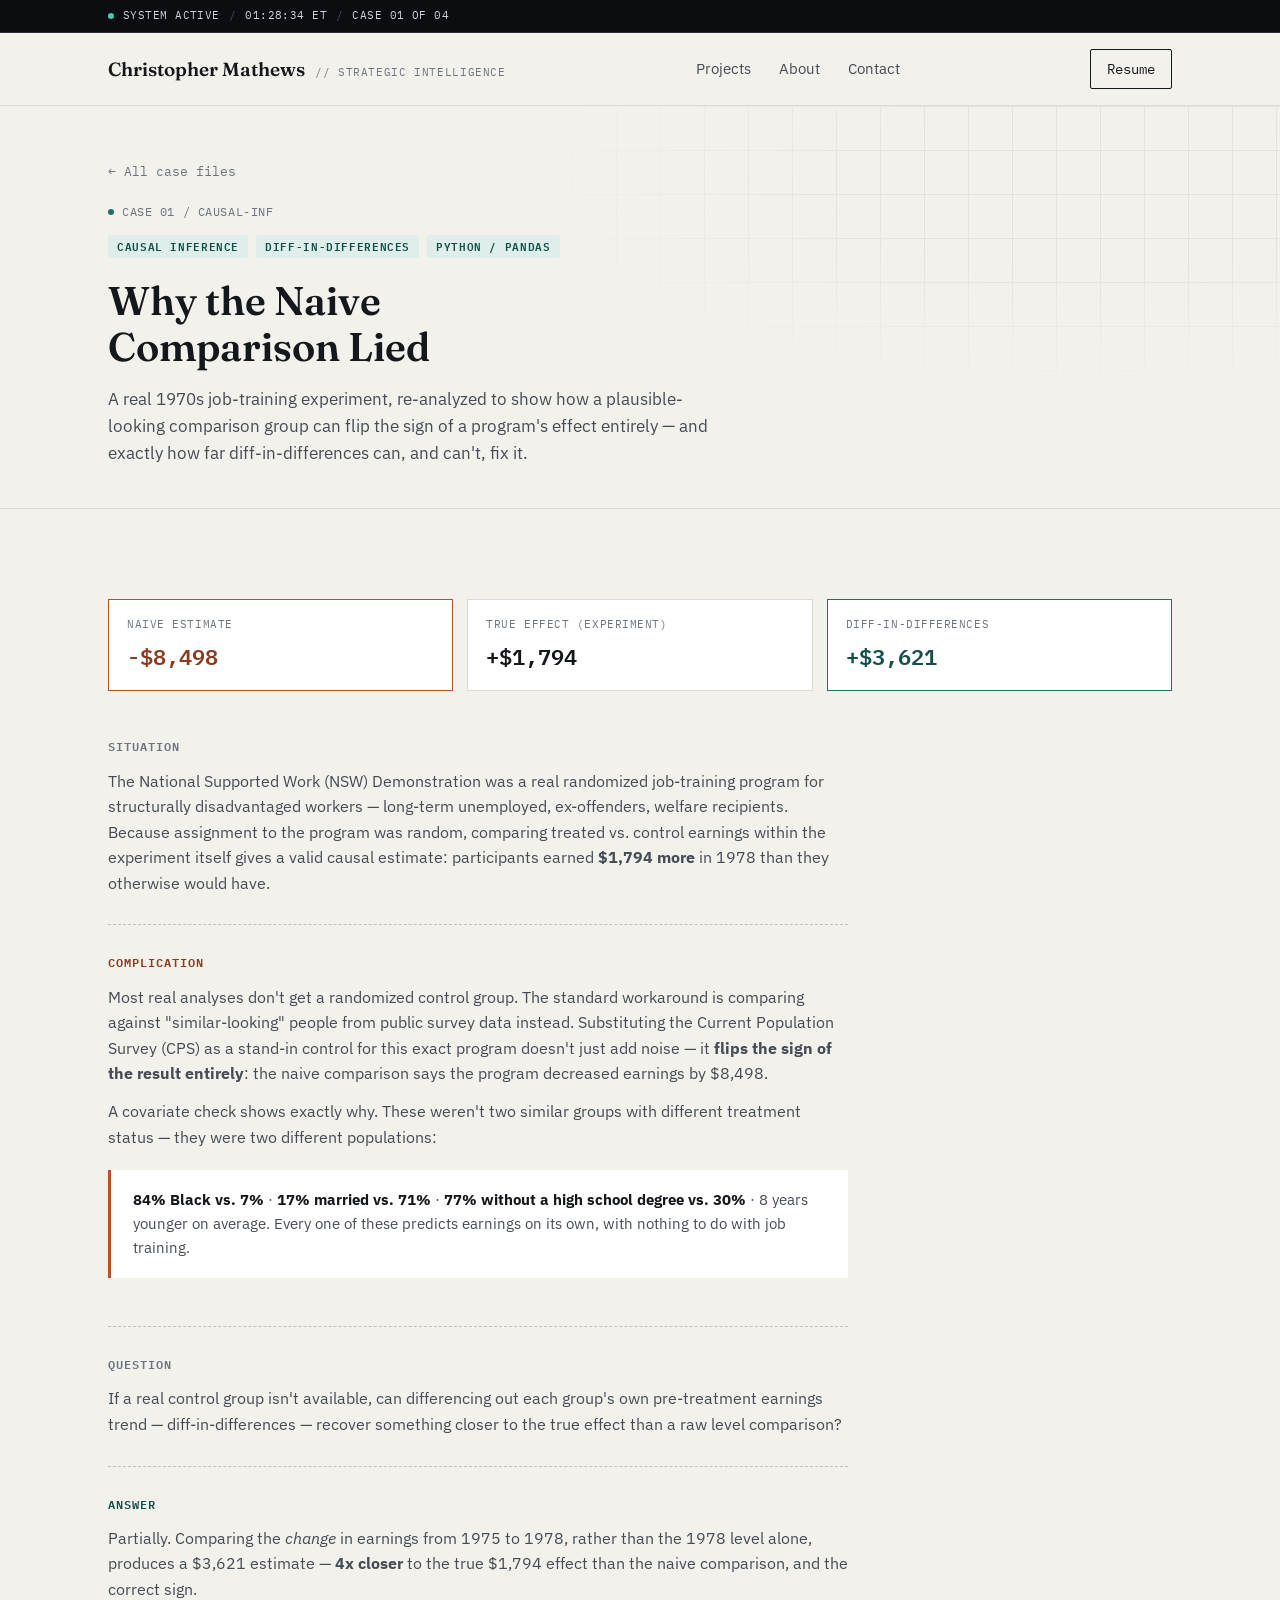
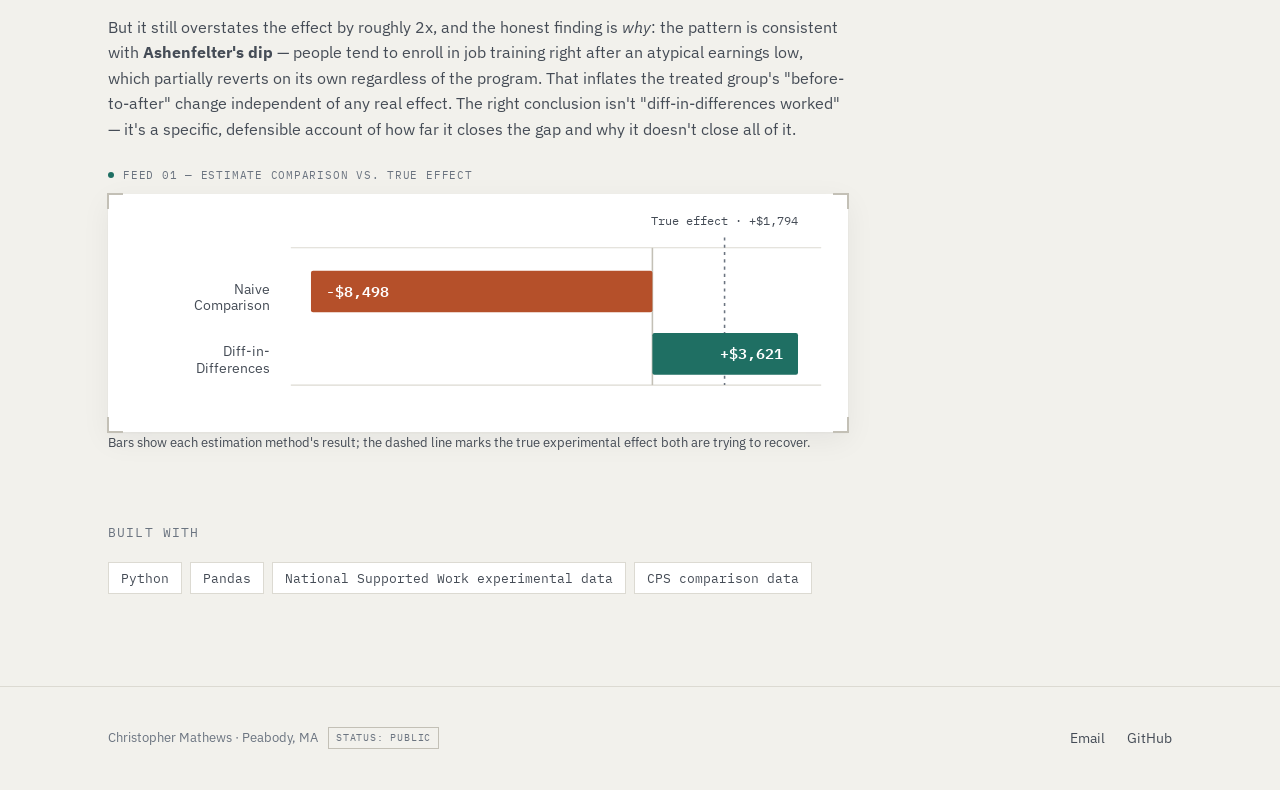
==== commit 086b8942: "Add LaborPulse as case study 04 Data engineering case study: dlt/DuckDB/dbt pipeline over 15 BLS ser" ====
--- a/projects/causal-lalonde.html
+++ b/projects/causal-lalonde.html
@@ -18,7 +18,7 @@
       <span class="status-sep">/</span>
       <span id="live-clock">--:--:--</span>
       <span class="status-sep">/</span>
-      <span>CASE 01 OF 03</span>
+      <span>CASE 01 OF 04</span>
     </div>
   </div>
 
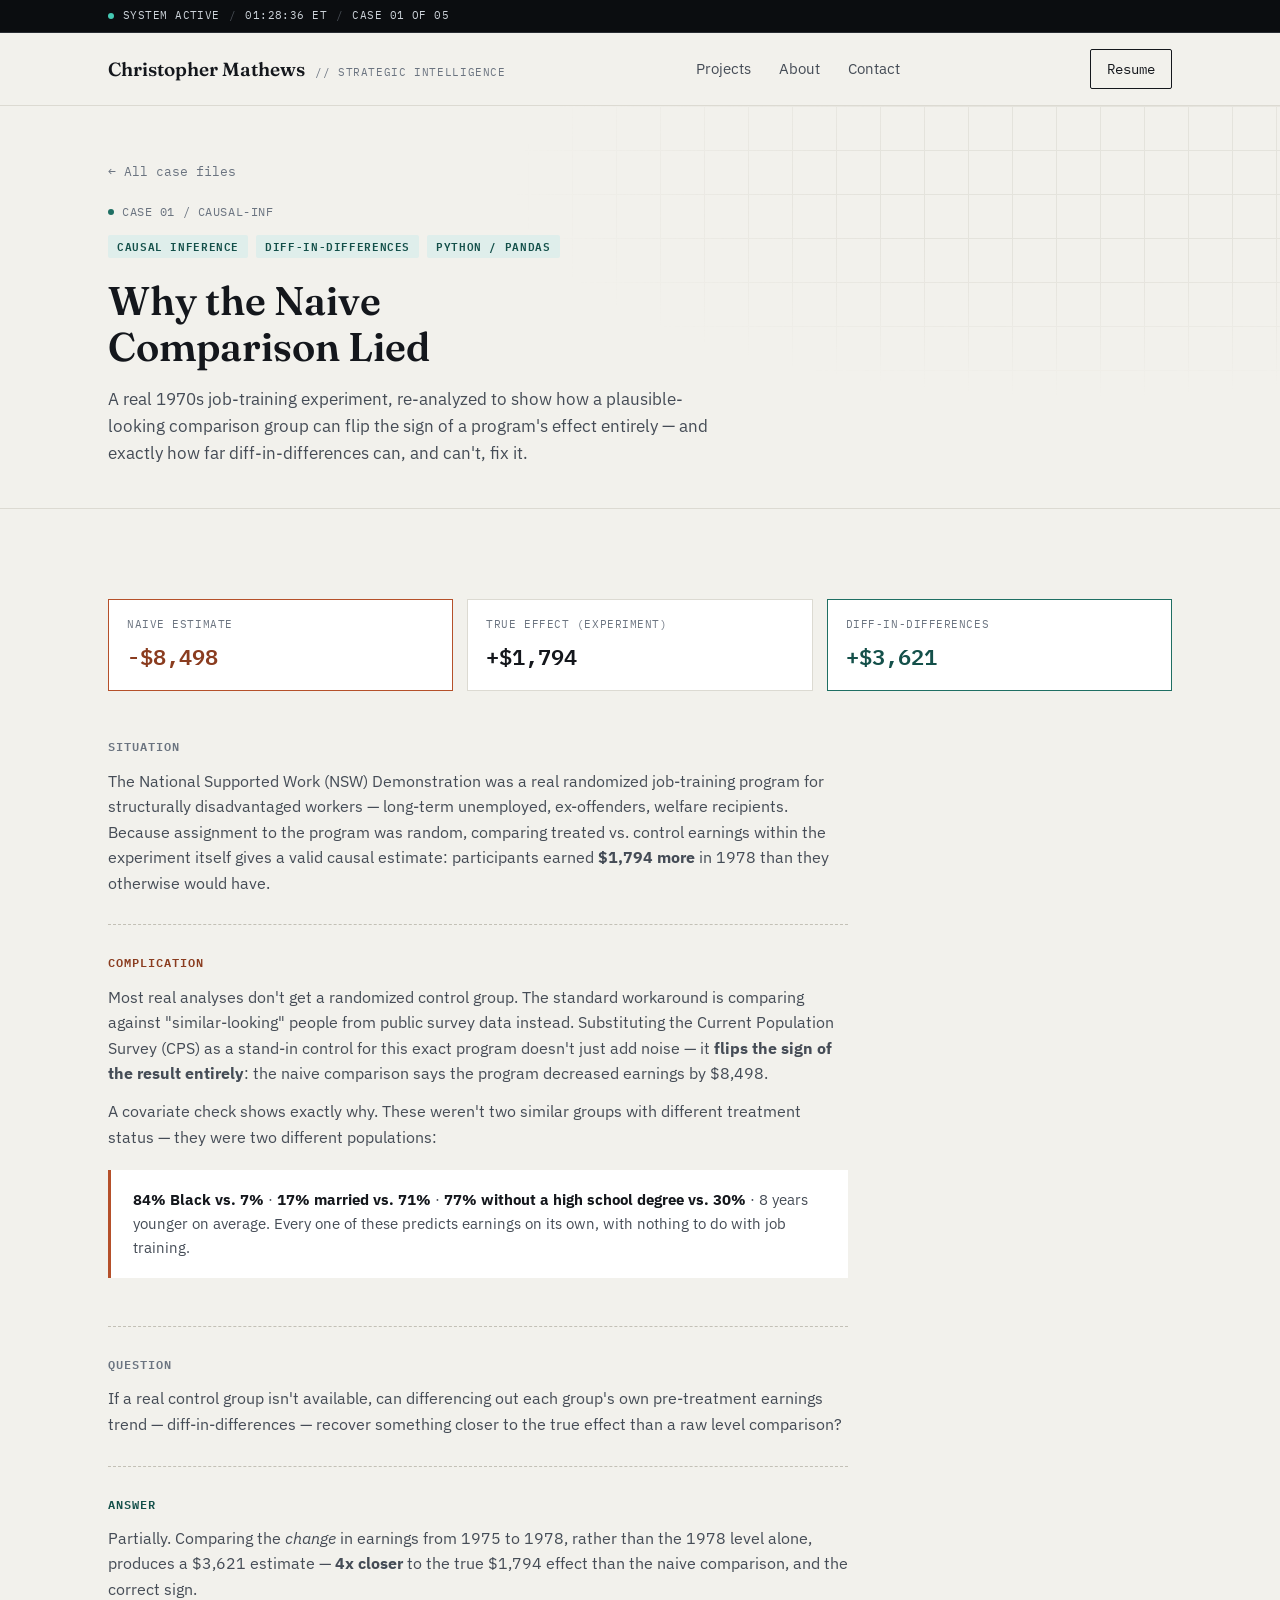
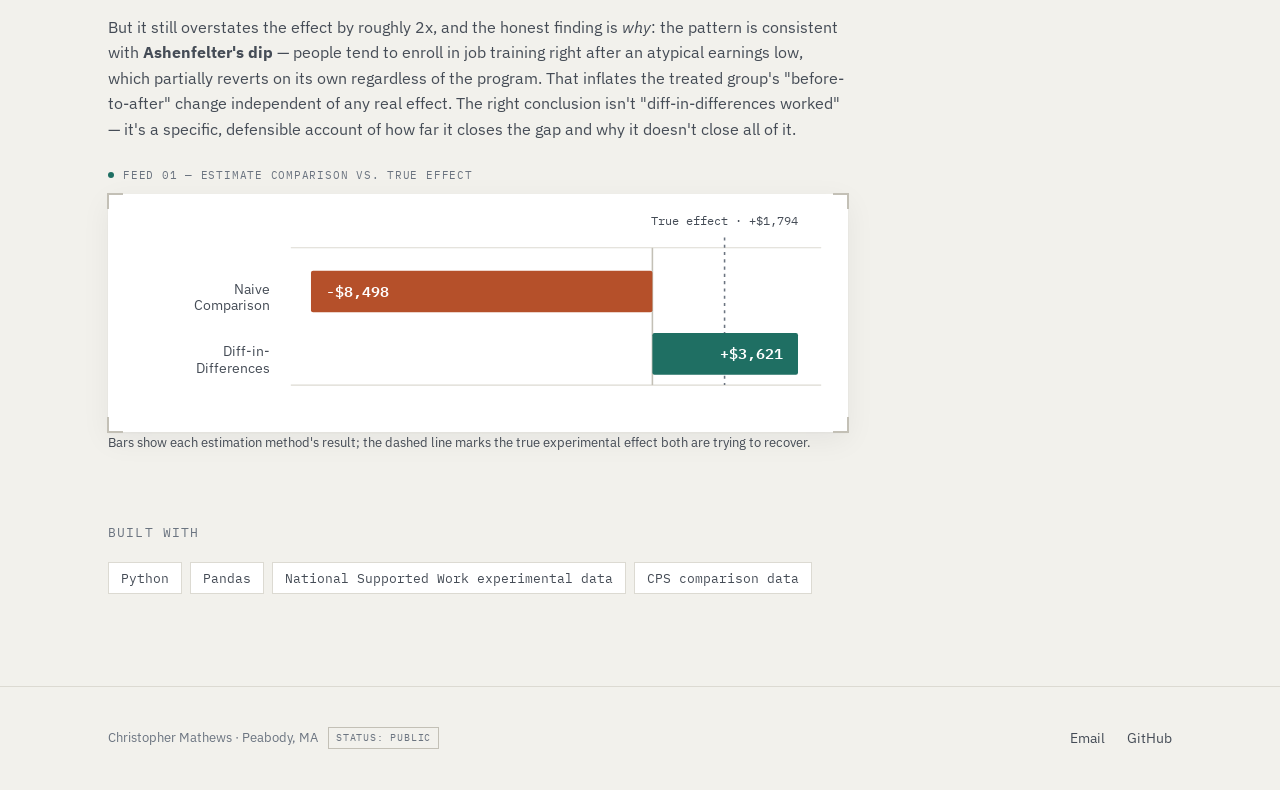
==== commit 9860a1de: "Add ThermalScout as case study 05 New case study on independent research methodology -- fusing NASA " ====
--- a/projects/causal-lalonde.html
+++ b/projects/causal-lalonde.html
@@ -18,7 +18,7 @@
       <span class="status-sep">/</span>
       <span id="live-clock">--:--:--</span>
       <span class="status-sep">/</span>
-      <span>CASE 01 OF 04</span>
+      <span>CASE 01 OF 05</span>
     </div>
   </div>
 
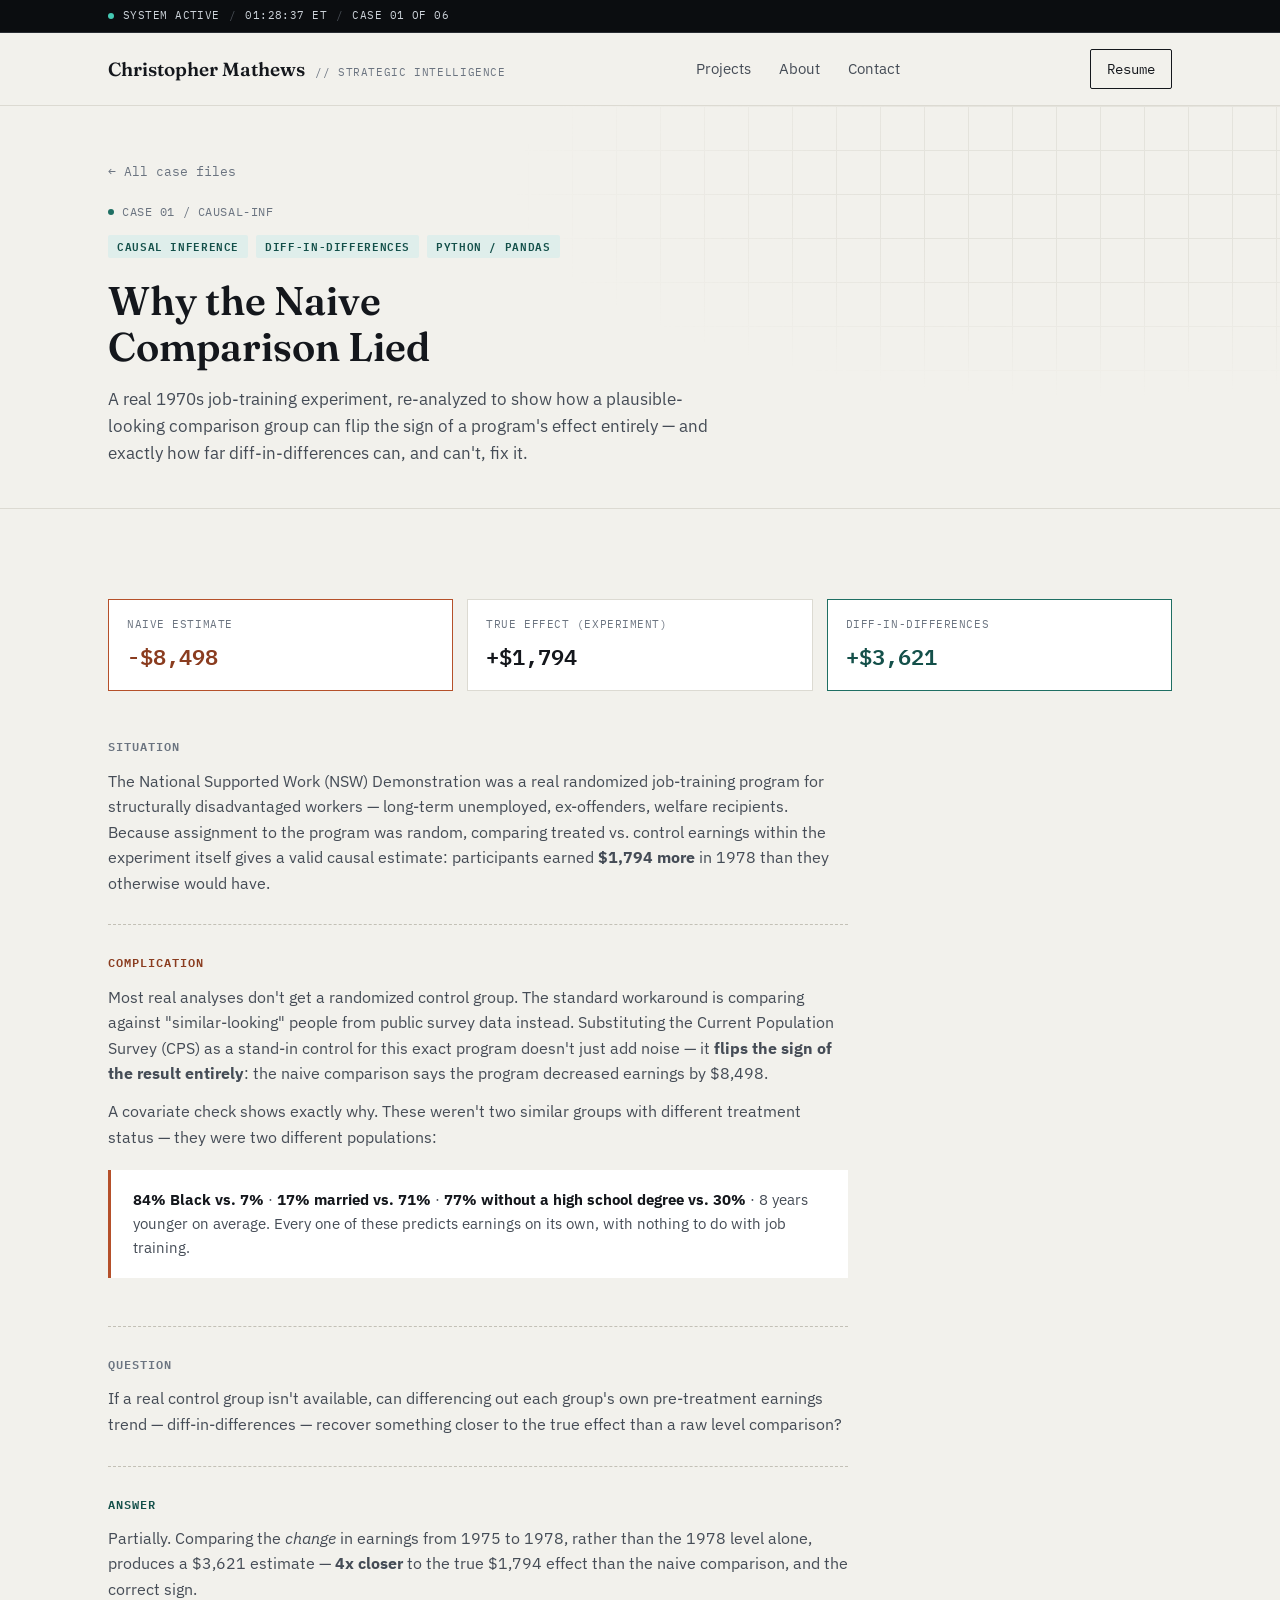
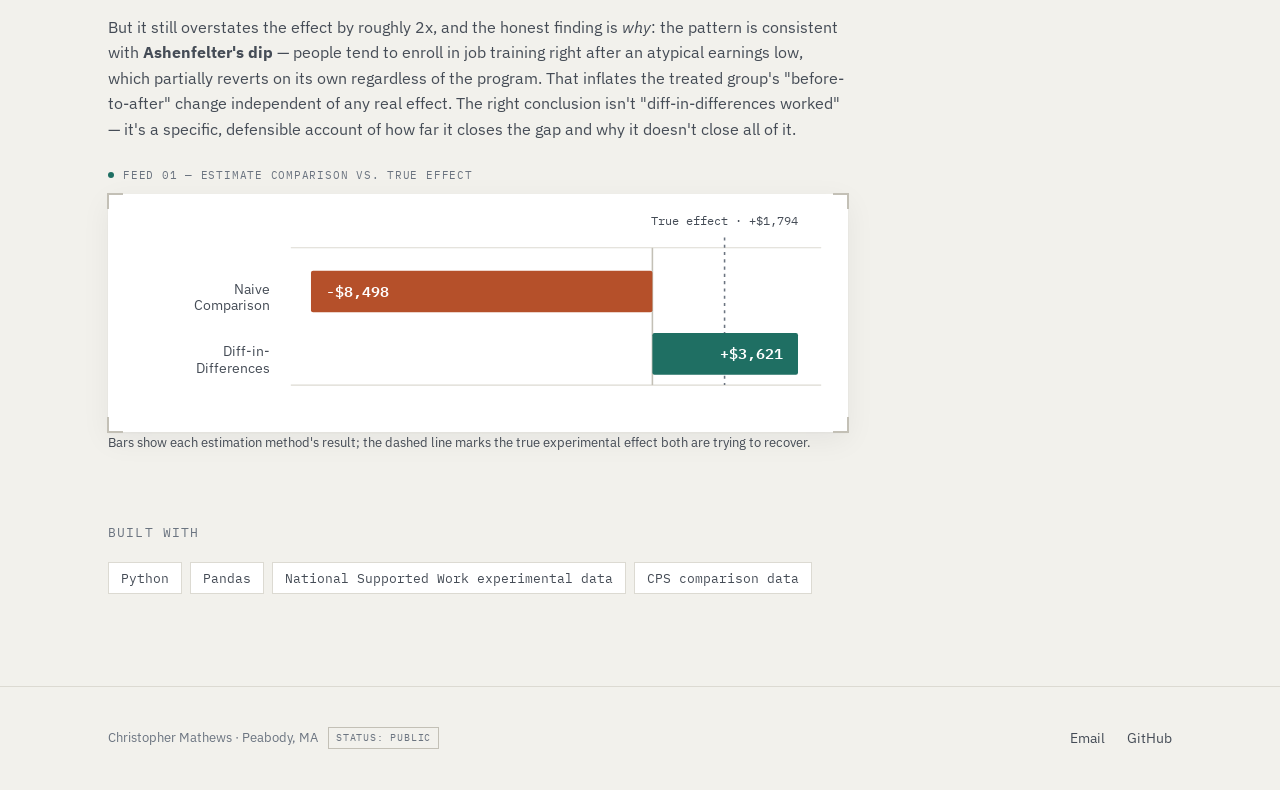
==== commit 19760731: "Add GroceryPulse as case study 06 Financial-analytics + causal-inference case study built on a from-" ====
--- a/projects/causal-lalonde.html
+++ b/projects/causal-lalonde.html
@@ -18,7 +18,7 @@
       <span class="status-sep">/</span>
       <span id="live-clock">--:--:--</span>
       <span class="status-sep">/</span>
-      <span>CASE 01 OF 05</span>
+      <span>CASE 01 OF 06</span>
     </div>
   </div>
 
